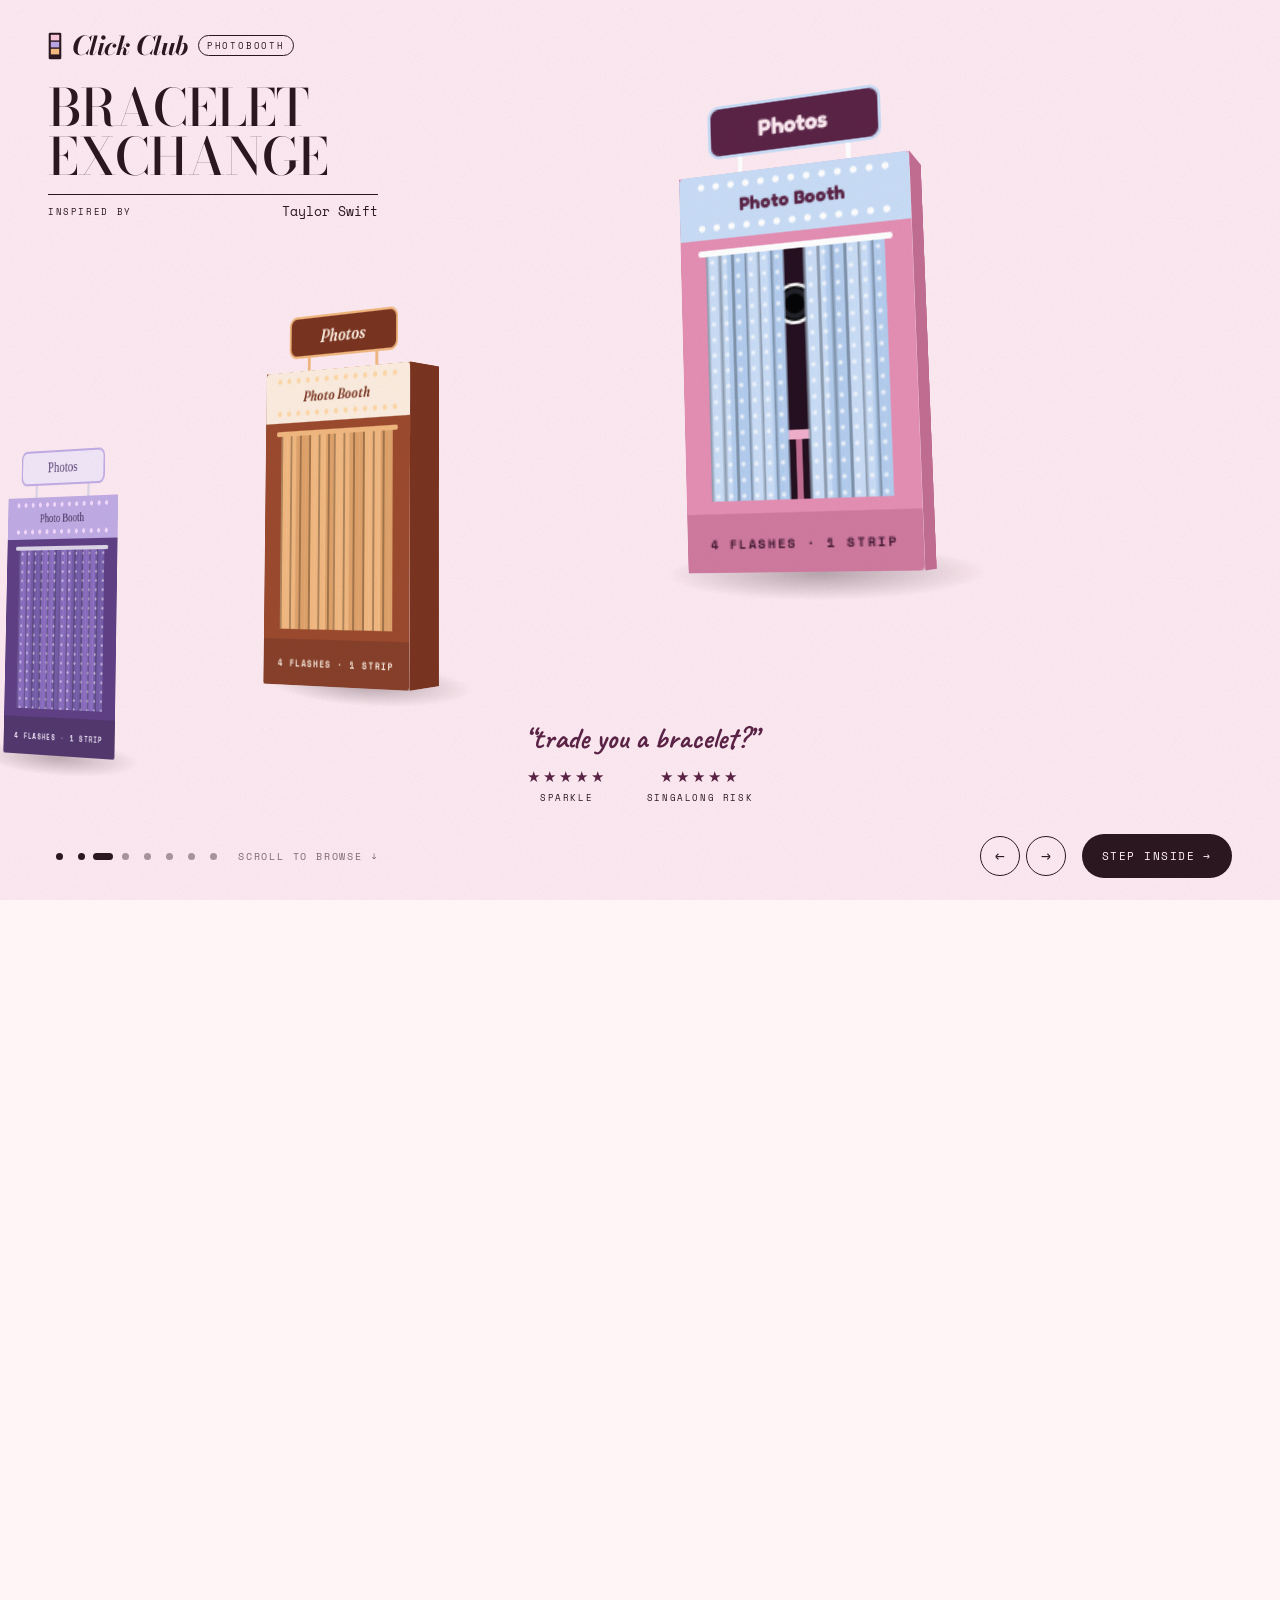
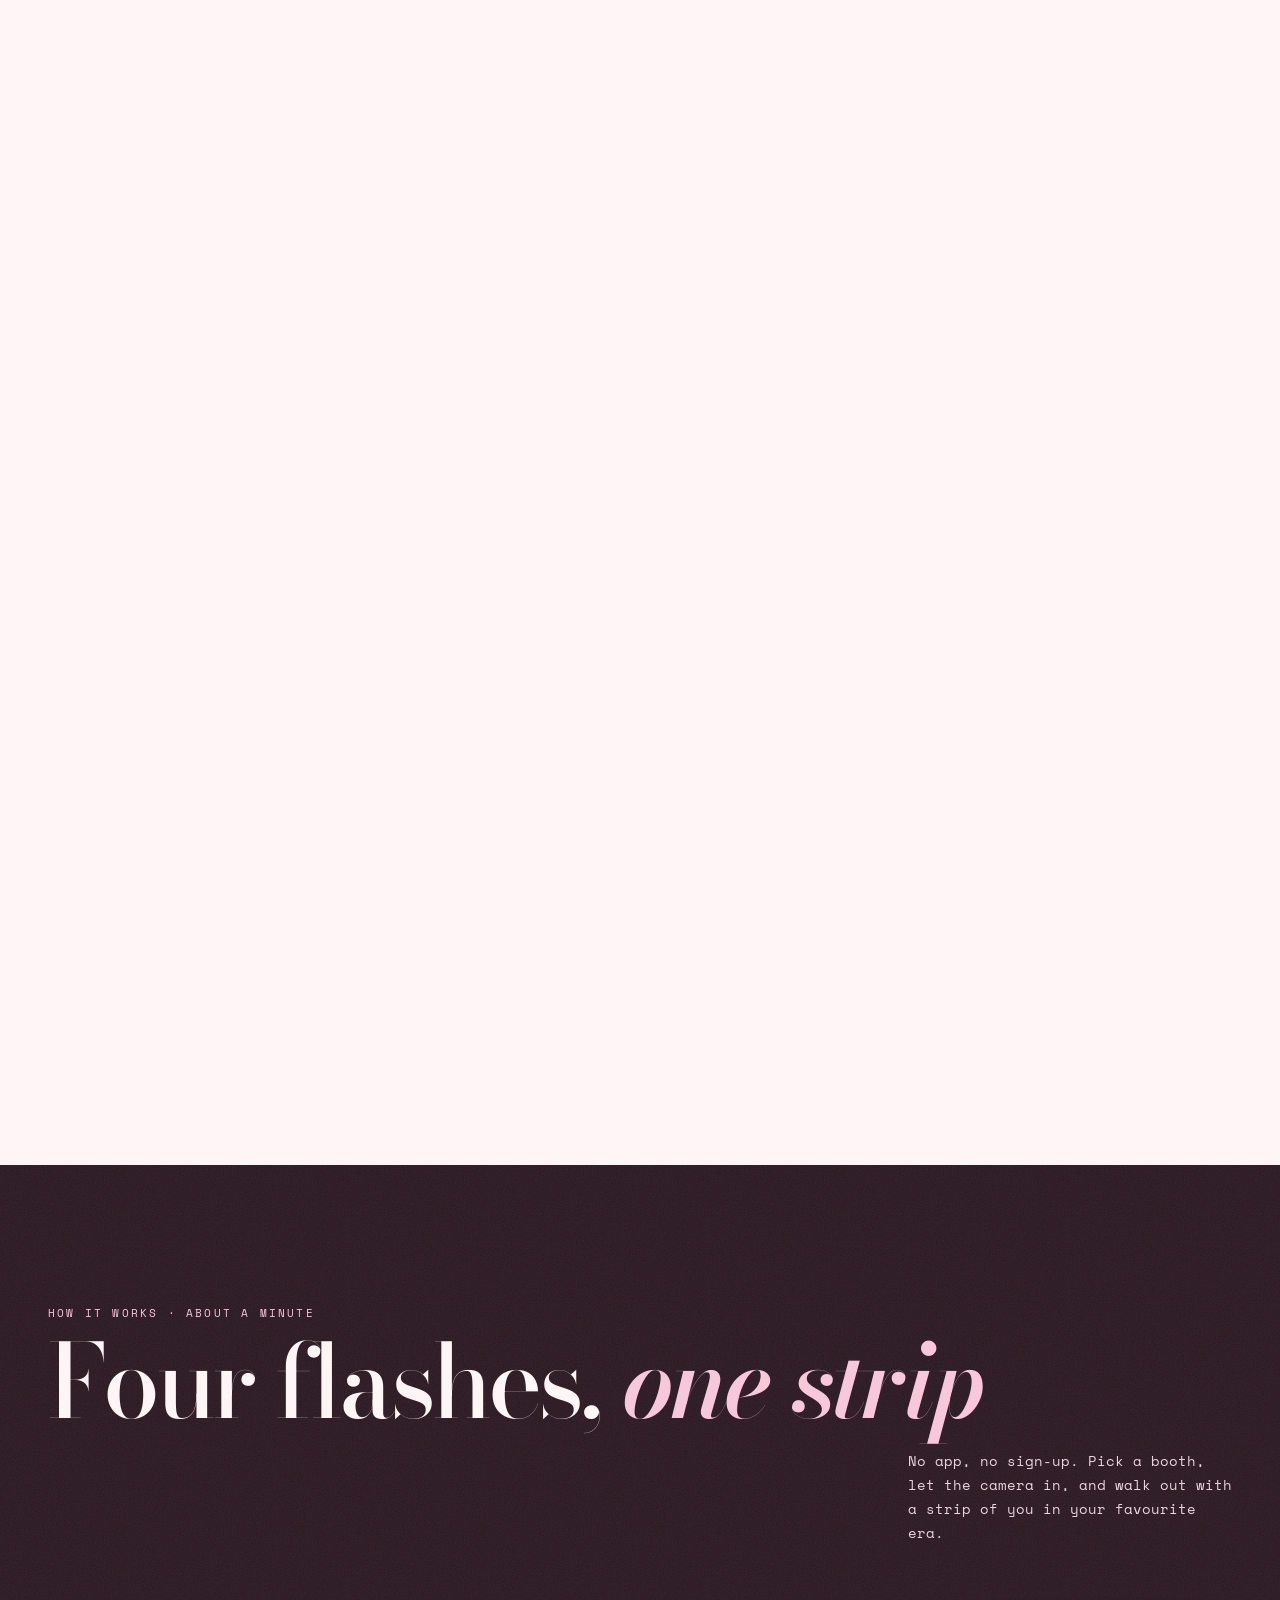
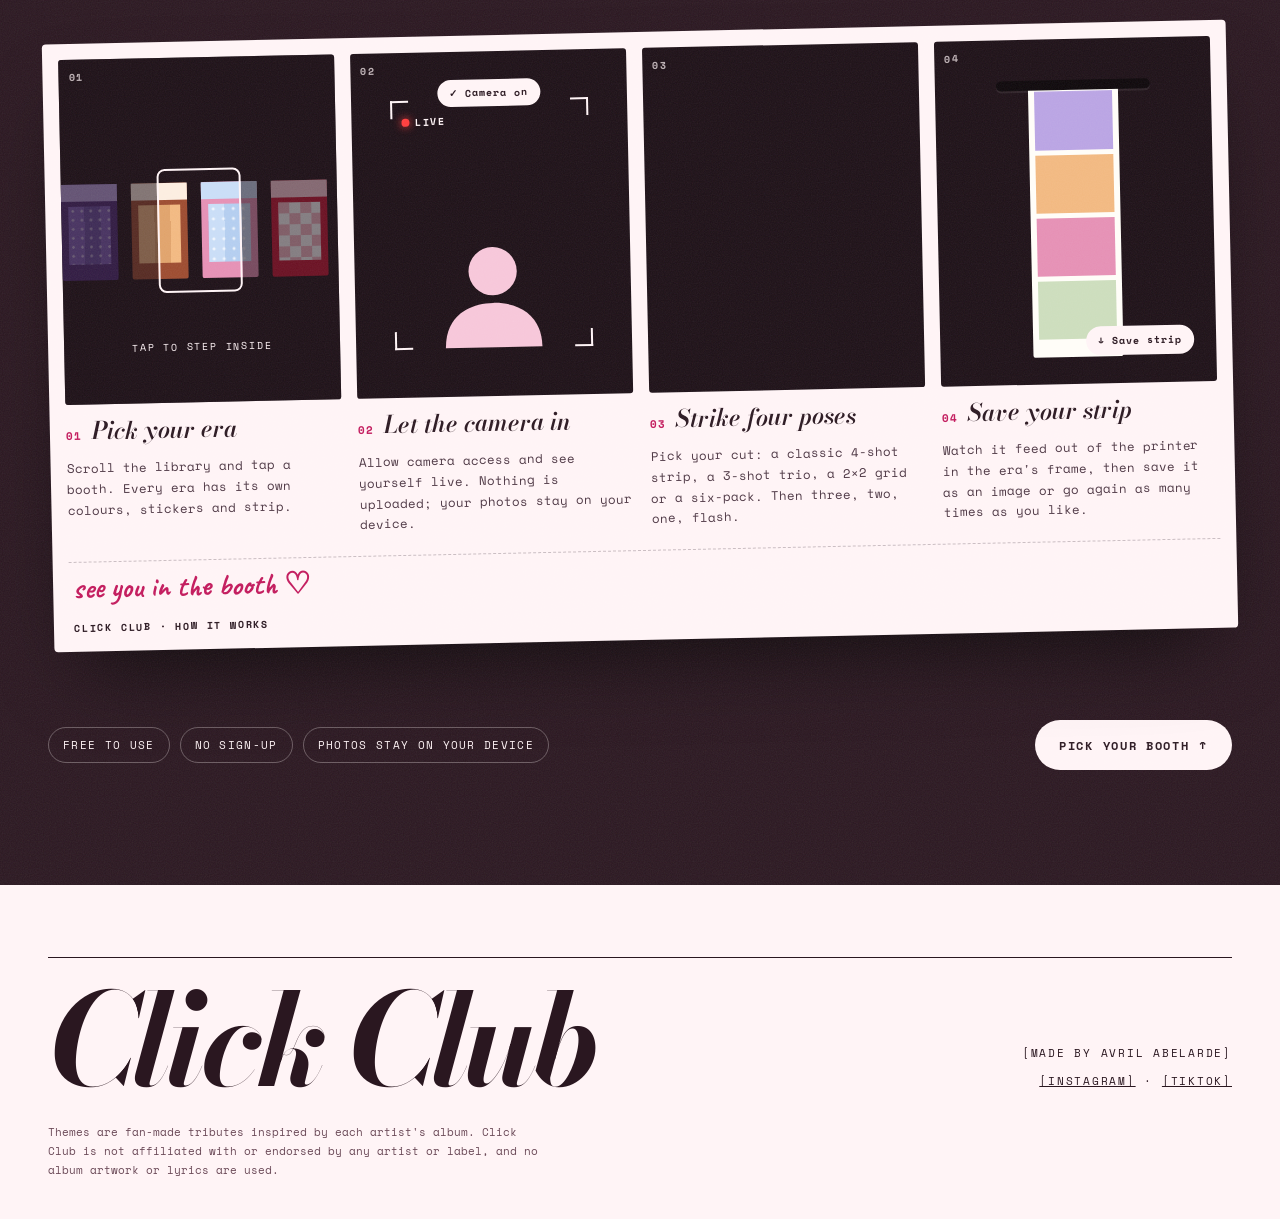
==== index.html @ 2fb4a410 "Rename landing page to index.html so the site root loads Co-Authored-By: Claude Opus 5.5 <noreply@an" ====
<!doctype html>
<html lang="en">
<head>
<meta charset="utf-8">
<meta name="viewport" content="width=device-width, initial-scale=1">
<title>Click Club · Album-era photobooths</title>
<link rel="stylesheet" href="https://fonts.googleapis.com/css2?family=Bodoni+Moda:ital,wght@0,400..800;1,400..800&family=Caveat:wght@500;700&family=Space+Mono:ital,wght@0,400;0,700;1,400&family=Permanent+Marker&family=Fraunces:ital,opsz,wght@1,9..144,600&family=Fredoka:wght@700&family=Lobster&family=Cormorant+Garamond:ital,wght@1,600&family=Rye&family=Special+Elite&family=Gaegu:wght@700&display=swap">
<link rel="stylesheet" href="css/landing.css">
</head>
<body>
<div id="top">

<main>
<section id="eras" class="lib" aria-labelledby="libTitle">
  <div class="lib-stage" id="libStage">
    <h1 class="sr" id="libTitle">Click Club: a library of album-era photobooths</h1>
    <div class="lib-world" id="libWorld"><div class="lib-track" id="libTrack"></div></div>
    <div class="lib-fade" id="libFade" aria-hidden="true"></div>

    <div class="lib-info" id="libInfo">
      <a class="brand" href="#top" aria-label="Click Club photobooth, back to the top">
        <svg aria-hidden="true" viewBox="0 0 20 40" width="14" height="28"><rect x="1" y="1" width="18" height="38" rx="2" fill="#2A1720"/><rect x="4" y="4" width="12" height="8" fill="#F7C6D9"/><rect x="4" y="14" width="12" height="8" fill="#B9A3E3"/><rect x="4" y="24" width="12" height="8" fill="#F2B880"/></svg>
        <span class="brand-word">Click Club</span>
        <span class="brand-tag">Photobooth</span>
      </a>
      <h2 class="lib-name roll" id="libName" aria-live="polite"></h2>
      <dl class="lib-dl">
        <div><dt>Inspired by</dt><dd class="roll" id="libArtist"></dd></div>
      </dl>
    </div>

    <div class="lib-notes roll" id="libNotes">
      <p class="lib-cap" id="libCap"></p>
      <div class="lib-moods" id="libMoods"></div>
    </div>

    <div class="lib-foot">
      <div class="lib-nav">
        <ol class="lib-index" id="libIndex" aria-label="Booths"></ol>
        <span class="lib-hint" aria-hidden="true">Scroll to browse ↓</span>
      </div>
      <div class="lib-ctl">
        <button class="lib-arrow" id="libPrev" type="button" aria-label="Previous booth">←</button>
        <button class="lib-arrow" id="libNext" type="button" aria-label="Next booth">→</button>
        <a class="lib-go" id="libGo" href="photobooth-row.html">Step inside <span aria-hidden="true">→</span></a>
      </div>
    </div>
  </div>
</section>

<section id="how" class="hw" aria-labelledby="hwTitle">
  <div class="wrap">
    <div class="hw-head">
      <div>
        <p class="eyebrow">How it works · about a minute</p>
        <h2 id="hwTitle">Four flashes, <em>one strip</em></h2>
      </div>
      <p class="hw-lede">No app, no sign-up. Pick a booth, let the camera in, and walk out with a strip of you in your favourite era.</p>
    </div>

    <ol class="hw-strip" aria-label="Four steps">
      <li>
        <div class="hw-frame" style="--d: 0" aria-hidden="true">
          <span class="hw-no">01</span>
          <div class="ip-track" id="hwTrack"></div>
          <div class="ip-sel"></div>
          <span class="ip-tap">tap to step inside</span>
        </div>
        <h3><span>01</span>Pick your era</h3>
        <p>Scroll the library and tap a booth. Every era has its own colours, stickers and strip.</p>
      </li>
      <li>
        <div class="hw-frame" style="--d: 1" aria-hidden="true">
          <span class="hw-no">02</span>
          <div class="ic-vf"><i></i><i></i><i></i><i></i></div>
          <span class="ic-rec">LIVE</span>
          <svg class="ic-me" viewBox="0 0 100 90"><circle cx="50" cy="30" r="19" fill="currentColor"/><path d="M12 90c0-24 17-35 38-35s38 11 38 35z" fill="currentColor"/></svg>
          <span class="ic-ok">✓ Camera on</span>
        </div>
        <h3><span>02</span>Let the camera in</h3>
        <p>Allow camera access and see yourself live. Nothing is uploaded; your photos stay on your device.</p>
      </li>
      <li>
        <div class="hw-frame" style="--d: 2" aria-hidden="true">
          <span class="hw-no">03</span>
          <span class="cd-n">3</span><span class="cd-n">2</span><span class="cd-n">1</span>
          <div class="cd-flash"></div>
          <span class="cd-click">click!</span>
        </div>
        <h3><span>03</span>Strike four poses</h3>
        <p>Pick your cut: a classic 4-shot strip, a 3-shot trio, a 2×2 grid or a six-pack. Then three, two, one, flash.</p>
      </li>
      <li>
        <div class="hw-frame" style="--d: 3" aria-hidden="true">
          <span class="hw-no">04</span>
          <div class="sv-slot"></div>
          <div class="sv-clip"><div class="sv-strip"><i style="--c: #B9A3E3"></i><i style="--c: #F2B880"></i><i style="--c: #E58FB4"></i><i style="--c: #CCDDBC"></i></div></div>
          <span class="sv-save">↓ Save strip</span>
        </div>
        <h3><span>04</span>Save your strip</h3>
        <p>Watch it feed out of the printer in the era's frame, then save it as an image or go again as many times as you like.</p>
      </li>
      <li class="hw-tail"><b>see you in the booth ♡</b><small>CLICK CLUB · HOW IT WORKS</small></li>
    </ol>

    <div class="hw-foot">
      <ul class="hw-promises">
        <li>Free to use</li>
        <li>No sign-up</li>
        <li>Photos stay on your device</li>
      </ul>
      <a class="hw-cta" href="#eras">Pick your booth <span aria-hidden="true">↑</span></a>
    </div>
  </div>
</section>
</main>

<footer class="wrap site-foot">
  <div class="foot-row">
    <span class="foot-word">Click Club</span>
    <div class="foot-links">
      <span>[MADE BY AVRIL ABELARDE]</span>
      <span><a href="https://www.instagram.com/vrylle_avi/" target="_blank" rel="noopener">[INSTAGRAM]</a> · <a href="https://www.tiktok.com/@eivr__" target="_blank" rel="noopener">[TIKTOK]</a></span>
    </div>
  </div>
  <p class="fine">Themes are fan-made tributes inspired by each artist's album. Click Club is not affiliated with or endorsed by any artist or label, and no album artwork or lyrics are used.</p>
</footer>

</div>

<script src="js/eras.js"></script>
<script src="js/landing.js"></script>
</body>
</html>
---- css/landing.css ----
:root { --cream: #FFF4F6; --ink: #2A1720; --muted: #6B4A58; --body-ink: #4A3340; --rose: #C2185B; --blush: #F7C6D9;
  --serif: 'Bodoni Moda', Georgia, serif; --mono: 'Space Mono', ui-monospace, monospace; --hand: 'Caveat', cursive;
  --gutter: clamp(16px, 4vw, 48px); }
* { box-sizing: border-box; }
html { scroll-behavior: smooth; scroll-snap-type: y proximity; }
body { margin: 0; background: var(--cream); color: var(--ink); font-family: var(--mono); }
a { color: var(--ink); }
a:hover { color: var(--rose); }
button { font: inherit; color: inherit; }
:focus-visible { outline: 3px solid var(--ink); outline-offset: 3px; }
.wrap { max-width: 1280px; margin: 0 auto; padding-inline: var(--gutter); }
.eyebrow { margin: 0; font-size: 11px; letter-spacing: .2em; color: var(--muted); text-transform: uppercase; }
.sr { position: absolute; width: 1px; height: 1px; overflow: hidden; clip: rect(0 0 0 0); white-space: nowrap; }

.lib { position: relative; height: 100vh; height: 100svh; }
.lib-snap { position: absolute; left: 0; width: 1px; height: 1px; scroll-snap-align: start; }
.lib-stage { position: sticky; top: 0; height: 100vh; height: 100svh; overflow: hidden; background: var(--tint, var(--cream)); transition: background-color .7s ease; animation: rise .6s ease both; }
@keyframes rise { from { opacity: 0; } }
.lib-stage::after { content: ""; position: absolute; inset: 0; pointer-events: none; opacity: .22; mix-blend-mode: multiply;
  background: url("data:image/svg+xml,%3Csvg xmlns='http://www.w3.org/2000/svg' width='180' height='180'%3E%3Cfilter id='n'%3E%3CfeTurbulence type='fractalNoise' baseFrequency='.85' numOctaves='2' stitchTiles='stitch'/%3E%3C/filter%3E%3Crect width='100%25' height='100%25' filter='url(%23n)' opacity='.55'/%3E%3C/svg%3E"); }
.lib-world { position: absolute; inset: 0; perspective: 1400px; perspective-origin: 50% 42%; }
.lib-track { position: absolute; inset: 0; transform-style: preserve-3d; }

.lib-info { position: absolute; z-index: 2; top: 22px; left: var(--gutter); width: min(330px, 40vw); transition: opacity .35s ease; }
.brand { display: inline-flex; align-items: center; gap: 10px; text-decoration: none; padding: 4px 0; }
.brand:hover { color: var(--ink); }
.brand-word { font-family: var(--serif); font-size: 26px; font-style: italic; font-weight: 700; letter-spacing: -.02em; white-space: nowrap; }
.brand-tag { font-size: 9px; letter-spacing: .2em; text-transform: uppercase; border: 1.5px solid var(--ink); border-radius: 99px; padding: 3px 8px; }
.lib-name { margin: 14px 0 14px; font-family: var(--serif); font-weight: 500; font-size: clamp(30px, 4vw, 54px); line-height: .95; letter-spacing: -.02em; text-transform: uppercase; text-wrap: balance; }
.lib-dl { margin: 0; }
.lib-dl > div { display: flex; justify-content: space-between; gap: 16px; padding: 7px 0; border-top: 1px solid var(--ink); }
.lib-dl dt { font-size: 9px; letter-spacing: .18em; text-transform: uppercase; padding-top: 3px; }
.lib-dl dd { margin: 0; font-size: 13px; line-height: 1.45; text-align: right; }
.roll { transition: opacity .18s ease, transform .18s ease; }
.swap .roll { opacity: 0; transform: translateY(6px); }

.lib-notes { position: absolute; z-index: 2; left: 50%; bottom: 96px; transform: translateX(-50%); width: min(560px, calc(100% - 32px)); text-align: center; pointer-events: none; }
.lib-cap { margin: 0 0 12px; font-family: var(--hand); font-weight: 700; font-size: 30px; line-height: 1; color: var(--eink, var(--ink)); }
.lib-moods { display: flex; justify-content: center; gap: 40px; }
.lib-moods div { display: flex; flex-direction: column; align-items: center; gap: 4px; }
.lib-moods b { font-size: 15px; letter-spacing: 3px; font-weight: 400; color: var(--eink, var(--ink)); }
.lib-moods span { font-size: 9px; letter-spacing: .18em; text-transform: uppercase; }

.lib-foot { position: absolute; z-index: 2; left: var(--gutter); right: var(--gutter); bottom: 22px; display: flex; align-items: center; justify-content: space-between; gap: 16px; }
.lib-nav { display: flex; align-items: center; }
.lib-index { list-style: none; margin: 0; padding: 0; display: flex; align-items: center; }
.lib-index button { display: grid; place-items: center; min-width: 22px; min-height: 40px; padding: 0; border: 0; background: none; cursor: pointer; opacity: .4; transition: opacity .2s; }
.lib-index button::before { content: ""; width: 7px; height: 7px; border-radius: 99px; background: var(--ink); transition: width .3s ease; }
.lib-index button:hover { opacity: .75; }
.lib-index button[aria-current="true"] { opacity: 1; }
.lib-index button[aria-current="true"]::before { width: 20px; }
.lib-hint { margin-left: 14px; font-size: 10px; letter-spacing: .18em; text-transform: uppercase; opacity: .6; }
.lib-ctl { display: flex; align-items: center; gap: 6px; }
.lib-arrow { width: 40px; height: 40px; border-radius: 50%; border: 1.5px solid var(--ink); background: transparent; cursor: pointer; display: grid; place-items: center; }
.lib-arrow:disabled { opacity: .3; cursor: default; }
.lib-go { margin-left: 10px; display: inline-flex; align-items: center; gap: 8px; min-height: 44px; padding: 0 20px; border-radius: 99px; background: var(--ink); color: var(--cream);
  text-decoration: none; font-size: 11px; letter-spacing: .14em; text-transform: uppercase; transition: background-color .25s; }
.lib-go:hover { background: var(--rose); color: #fff; }

.car { position: absolute; left: 0; top: 0; width: 150px; height: 255px; transform-origin: 75px 128px; transform-style: preserve-3d; cursor: pointer; text-decoration: none; will-change: transform; }
.car:focus-visible { outline: none; }
.car:focus-visible .mb-body { outline: 3px solid var(--ink); outline-offset: 6px; }
.mb { position: absolute; inset: 0; transform-style: preserve-3d; }
.mb-shadow { position: absolute; left: -30px; top: 240px; width: 210px; height: 34px; border-radius: 50%; background: radial-gradient(closest-side, rgba(42,23,32,.32), transparent); transform: translateZ(-30px); }
.mb-body { position: absolute; inset: 0; border-radius: 3px; overflow: hidden; background: var(--front); transform: translateZ(27px); }
.mb-side { position: absolute; top: 0; width: 54px; height: 255px; background: var(--side); }
.mb-side.r { left: 123px; transform: rotateY(90deg); }
.mb-side.l { left: -27px; transform: rotateY(-90deg); }
.mb-top { position: absolute; left: 0; top: -27px; width: 150px; height: 54px; background: var(--top); transform: rotateX(90deg); }
.mb-sign { position: absolute; left: 18px; top: -47px; width: 114px; height: 35px; border: 2px solid var(--sign-edge); border-radius: 8px; background: var(--sign); transform: translateZ(16px);
  display: grid; place-items: center; font-family: var(--display); font-style: var(--disp-style); font-weight: var(--disp-weight); font-size: 15px; color: var(--sign-ink); }
.mb-sign::before, .mb-sign::after { content: ""; position: absolute; bottom: -14px; width: 3px; height: 12px; background: var(--rod); }
.mb-sign::before { left: 18px; } .mb-sign::after { right: 18px; }
.mb-band { height: 42px; display: flex; flex-direction: column; align-items: center; justify-content: space-between; padding: 5px 0; background: var(--band); }
.mb-band i { display: block; width: 130px; height: 5px; background: radial-gradient(circle, var(--bulb) 0 2px, transparent 2.4px) 0 0 / 10px 5px repeat-x; }
.mb-band b { font-family: var(--display); font-style: var(--disp-style); font-weight: var(--disp-weight); font-size: 12px; line-height: 1; color: var(--band-ink); }
.mb-open { position: absolute; left: 17px; top: 52px; width: 116px; height: 158px; overflow: hidden; background: var(--interior); }
.mb-lens { position: absolute; left: 45px; top: 23px; width: 26px; height: 26px; border-radius: 50%; border: 2px solid var(--rod);
  background: radial-gradient(circle, #050507 0 40%, #22222a 41% 60%, #050507 61%); }
.mb-seat { position: absolute; left: 40px; top: 115px; width: 36px; height: 6px; border-radius: 3px; background: var(--top); }
.mb-post { position: absolute; left: 56px; top: 121px; width: 4px; height: 37px; background: var(--side); }
.mb-cur { position: absolute; top: 0; width: 52%; height: 100%; background: var(--curtain); transition: transform .6s cubic-bezier(.2,.8,.2,1); }
.mb-cur::after { content: ""; position: absolute; inset: 0; background: repeating-linear-gradient(90deg, rgba(0,0,0,.28) 0 2px, transparent 2px 6px, rgba(255,255,255,.08) 6px 7px, transparent 7px 10px); }
.mb-cur.l { left: 0; transform-origin: left center; } .mb-cur.r { right: 0; transform-origin: right center; }
.car.on .mb-cur { transform: scaleX(.86); }
.car.on:hover .mb-cur, .car.on:focus-visible .mb-cur { transform: scaleX(.5); }

.lib-foot { transition: opacity .35s ease; }
.leaving .lib-info, .leaving .lib-notes, .leaving .lib-foot { opacity: 0; pointer-events: none; }
.car.open .mb-cur { transform: scaleX(.16); }
.lib-fade { position: absolute; inset: 0; z-index: 5; background: var(--room-to, var(--ink)); opacity: 0; pointer-events: none; transition: opacity .4s ease .6s; }
.leaving .lib-fade { opacity: 1; }
.mb-rod { position: absolute; left: 12px; top: 49px; width: 126px; height: 4px; border-radius: 2px; background: var(--rod); }
.mb-panel { position: absolute; left: 0; bottom: 0; width: 100%; height: 37px; display: grid; place-items: center; background: var(--panel); color: var(--panel-ink);
  font-size: 8px; font-weight: 700; letter-spacing: .16em; }

@media (max-width: 720px) {
  .lib-info { width: calc(100% - 2 * var(--gutter)); }
  .lib-name { font-size: 30px; margin-bottom: 10px; }
  .lib-notes { bottom: 84px; }
  .lib-cap { font-size: 24px; margin-bottom: 8px; }
  .lib-moods { gap: 24px; }
  .lib-index, .lib-hint { display: none; }
  .lib-foot { justify-content: center; }
}

.hw { position: relative; overflow: hidden; background: var(--ink); color: var(--cream); padding: clamp(80px, 11vw, 140px) 0 clamp(72px, 9vw, 120px); }
.hw::after { content: ""; position: absolute; inset: 0; pointer-events: none; opacity: .18; mix-blend-mode: screen;
  background: url("data:image/svg+xml,%3Csvg xmlns='http://www.w3.org/2000/svg' width='180' height='180'%3E%3Cfilter id='n'%3E%3CfeTurbulence type='fractalNoise' baseFrequency='.85' numOctaves='2' stitchTiles='stitch'/%3E%3C/filter%3E%3Crect width='100%25' height='100%25' filter='url(%23n)' opacity='.5'/%3E%3C/svg%3E"); }
.hw-head { display: grid; gap: 22px; }
.hw-head .eyebrow { color: var(--blush); }
.hw-head h2 { margin: 14px 0 0; font-family: var(--serif); font-weight: 500; font-size: clamp(48px, 8vw, 120px); line-height: .9; letter-spacing: -.04em; }
.hw-head h2 em { font-weight: 600; color: var(--blush); }
.hw-lede { margin: 0; justify-self: end; max-width: 36ch; font-size: 14px; line-height: 1.7; color: #E9D3DD; }
@media (max-width: 900px) { .hw-lede { justify-self: start; } }

.hw-strip { list-style: none; margin: clamp(48px, 7vw, 88px) 0 0; padding: 16px 16px 0; display: grid; grid-template-columns: repeat(4, minmax(0, 1fr)); gap: 16px;
  background: var(--cream); color: var(--ink); border-radius: 4px; transform: rotate(-1.2deg); box-shadow: 0 40px 80px -30px rgba(0,0,0,.7); }
.hw-strip > li { display: flex; flex-direction: column; gap: 14px; }
.hw-strip h3 { margin: 0; display: flex; align-items: baseline; gap: 10px; font-family: var(--serif); font-style: italic; font-weight: 600; font-size: 24px; line-height: 1.1; }
.hw-strip h3 span { font-family: var(--mono); font-style: normal; font-weight: 700; font-size: 11px; letter-spacing: .1em; color: var(--rose); }
.hw-strip p { margin: 0 0 4px; font-size: 12.5px; line-height: 1.65; color: var(--body-ink); }
.hw-tail { grid-column: 1 / -1; display: flex; flex-wrap: wrap; align-items: baseline; justify-content: space-between; gap: 6px 20px; padding: 6px 4px 16px; border-top: 1px dashed rgba(42,23,32,.25); }
.hw-tail b { font-family: var(--hand); font-size: 30px; font-weight: 700; color: var(--rose); }
.hw-tail small { font-size: 10px; font-weight: 700; letter-spacing: .18em; }

.hw-frame { position: relative; aspect-ratio: 4 / 5; overflow: hidden; border-radius: 3px; background: #1C0F16; color: var(--cream); }
.hw-frame::after { content: ""; position: absolute; inset: 0; z-index: 4; background: #FFFDF8; opacity: 0; pointer-events: none; }
.js .hw-frame::after { opacity: 1; transition: opacity 1.4s ease calc(var(--d) * .45s + .2s); }
.js .hw.in .hw-frame::after { opacity: 0; }
.hw:not(.in) .hw-frame * { animation-play-state: paused; }

.ip-track { position: absolute; left: 0; top: 50%; display: flex; gap: 14px; margin-top: -48px; animation: ip-roll 16s linear infinite; }
.ip-b { position: relative; flex: none; width: 56px; height: 96px; border-radius: 2px; background: var(--f); }
.ip-b::before { content: ""; position: absolute; left: 0; right: 0; top: 0; height: 17px; background: var(--b); }
.ip-b i { position: absolute; left: 7px; right: 7px; top: 22px; bottom: 16px; background: var(--c); }
@keyframes ip-roll { to { transform: translateX(-50%); } }
.ip-sel { position: absolute; left: 50%; top: 50%; width: 84px; height: 124px; margin: -62px 0 0 -42px; border: 2px solid var(--cream); border-radius: 8px; box-shadow: 0 0 0 999px rgba(28,15,22,.55); }
.ip-tap { position: absolute; left: 50%; bottom: 14%; transform: translateX(-50%); font-size: 10px; letter-spacing: .18em; text-transform: uppercase; white-space: nowrap; animation: blink 1.6s ease-in-out infinite; }
@keyframes blink { 50% { opacity: .35; } }

.ic-vf { position: absolute; inset: 14%; }
.ic-vf i { position: absolute; width: 18px; height: 18px; border: 2px solid var(--cream); }
.ic-vf i:nth-child(1) { left: 0; top: 0; border-right: 0; border-bottom: 0; } .ic-vf i:nth-child(2) { right: 0; top: 0; border-left: 0; border-bottom: 0; }
.ic-vf i:nth-child(3) { left: 0; bottom: 0; border-right: 0; border-top: 0; } .ic-vf i:nth-child(4) { right: 0; bottom: 0; border-left: 0; border-top: 0; }
.ic-me { position: absolute; left: 50%; bottom: 14%; width: 46%; transform: translateX(-50%); color: #F7C6D9; animation: bob 3s ease-in-out infinite; }
@keyframes bob { 50% { transform: translate(-50%, -5px); } }
.ic-rec { position: absolute; left: 18%; top: 18%; display: flex; align-items: center; gap: 6px; font-size: 10px; font-weight: 700; letter-spacing: .16em; }
.ic-rec::before { content: ""; width: 8px; height: 8px; border-radius: 50%; background: #FF3B3B; box-shadow: 0 0 8px #FF3B3B; animation: blink 1.1s ease-in-out infinite; }
.ic-ok { position: absolute; left: 50%; top: 8%; transform: translateX(-50%); white-space: nowrap; padding: 6px 12px; border-radius: 99px; background: var(--cream); color: var(--ink);
  font-size: 10px; font-weight: 700; letter-spacing: .1em; animation: ok 5s ease-in-out infinite; }
@keyframes ok { 0%, 8% { opacity: 0; transform: translate(-50%, -10px); } 14%, 46% { opacity: 1; transform: translate(-50%, 0); } 54%, 100% { opacity: 0; transform: translate(-50%, -10px); } }

.cd-n { position: absolute; inset: 0; display: grid; place-items: center; font-family: var(--serif); font-style: italic; font-weight: 600; font-size: clamp(90px, 11vw, 150px); line-height: 1;
  opacity: 0; animation: cd 4s ease-out infinite; }
.cd-n:nth-child(2) { animation-delay: 1s; } .cd-n:nth-child(3) { animation-delay: 2s; }
@keyframes cd { 0% { opacity: 0; transform: scale(1.5); } 4% { opacity: 1; } 22% { opacity: 1; transform: scale(1); } 25%, 100% { opacity: 0; transform: scale(.9); } }
.cd-flash { position: absolute; inset: 0; z-index: 2; background: #fff; opacity: 0; animation: flash-loop 4s linear infinite; }
@keyframes flash-loop { 0%, 74% { opacity: 0; } 76% { opacity: .95; } 92%, 100% { opacity: 0; } }
.cd-click { position: absolute; inset: 0; z-index: 3; display: grid; place-items: center; font-family: var(--hand); font-weight: 700; font-size: clamp(44px, 5vw, 64px); color: #F7C6D9;
  opacity: 0; animation: click-loop 4s ease-out infinite; }
@keyframes click-loop { 0%, 77% { opacity: 0; transform: rotate(-8deg) scale(.7); } 81%, 96% { opacity: 1; transform: rotate(-8deg) scale(1); } 100% { opacity: 0; transform: rotate(-8deg) scale(1); } }

.sv-slot { position: absolute; left: 22%; right: 22%; top: 12%; z-index: 2; height: 10px; border-radius: 5px; background: #0C0609; box-shadow: 0 2px 0 rgba(255,255,255,.08); }
.sv-clip { position: absolute; left: 22%; right: 22%; top: calc(12% + 5px); bottom: 0; overflow: hidden; }
.sv-strip { width: 58%; margin: 0 auto; padding: 6px 6px 18px; display: flex; flex-direction: column; gap: 5px; background: #FFFDF8; border-radius: 2px; animation: print 5s cubic-bezier(.3,.7,.3,1) infinite; }
.sv-strip i { display: block; aspect-ratio: 4 / 3; background: var(--c); }
@keyframes print { 0% { transform: translateY(-100%); } 55%, 88% { transform: translateY(0); } 100% { transform: translateY(0); opacity: 0; } }
.sv-save { position: absolute; right: 8%; bottom: 8%; z-index: 3; display: inline-flex; align-items: center; gap: 6px; padding: 7px 12px; border-radius: 99px; background: var(--cream); color: var(--ink);
  font-size: 10px; font-weight: 700; letter-spacing: .1em; animation: save 5s ease infinite; }
@keyframes save { 0%, 56% { opacity: 0; transform: translateY(8px); } 62%, 90% { opacity: 1; transform: none; } 100% { opacity: 0; } }

.hw-no { position: absolute; left: 10px; top: 10px; z-index: 3; font-size: 10px; font-weight: 700; letter-spacing: .14em; opacity: .7; }

.hw-foot { display: flex; flex-wrap: wrap; align-items: center; justify-content: space-between; gap: 20px; margin-top: clamp(48px, 7vw, 80px); }
.hw-promises { list-style: none; margin: 0; padding: 0; display: flex; flex-wrap: wrap; gap: 10px; }
.hw-promises li { padding: 9px 14px; border: 1px solid rgba(255,244,246,.3); border-radius: 99px; font-size: 11px; letter-spacing: .12em; text-transform: uppercase; }
.hw-cta { display: inline-flex; align-items: center; gap: 10px; min-height: 50px; padding: 0 24px; border-radius: 99px; background: var(--cream); color: var(--ink); text-decoration: none;
  font-size: 12px; font-weight: 700; letter-spacing: .14em; text-transform: uppercase; transition: background-color .25s, color .25s; }
.hw-cta:hover { background: var(--blush); color: var(--ink); }
.hw .hw-cta:focus-visible, .hw a:focus-visible { outline-color: var(--cream); }

@media (max-width: 900px) {
  .hw-strip { grid-template-columns: repeat(2, minmax(0, 1fr)); }
}
@media (max-width: 560px) {
  .hw-strip { grid-template-columns: minmax(0, 1fr); max-width: 340px; margin-inline: auto; transform: none; }
  .hw-tail { flex-direction: column; align-items: center; text-align: center; }
}

.site-foot { padding-block: 72px 40px; }
.foot-row { display: flex; flex-wrap: wrap; align-items: flex-end; justify-content: space-between; gap: 24px; border-top: 1.5px solid var(--ink); padding-top: 28px; }
.foot-word { font-family: var(--serif); font-style: italic; font-weight: 700; font-size: clamp(56px, 10vw, 140px); line-height: .85; letter-spacing: -.04em; }
.foot-links { display: flex; flex-direction: column; gap: 6px; font-size: 11px; letter-spacing: .16em; text-align: right; }
.foot-links a { display: inline-block; padding: 6px 0; }
.fine { margin: 28px 0 0; max-width: 70ch; font-size: 11px; line-height: 1.7; color: var(--muted); }

@media (prefers-reduced-motion: reduce) {
  html { scroll-behavior: auto; }
  .lib-stage { animation: none; }
  .roll, .lib-stage, .mb-cur, .lib-fade { transition: none; }
  .hw-frame *, .js .hw-frame::after { animation: none !important; transition: none !important; }
  .js .hw-frame::after { opacity: 0; }
  .cd-n:first-of-type, .ic-ok, .sv-save { opacity: 1; }
}
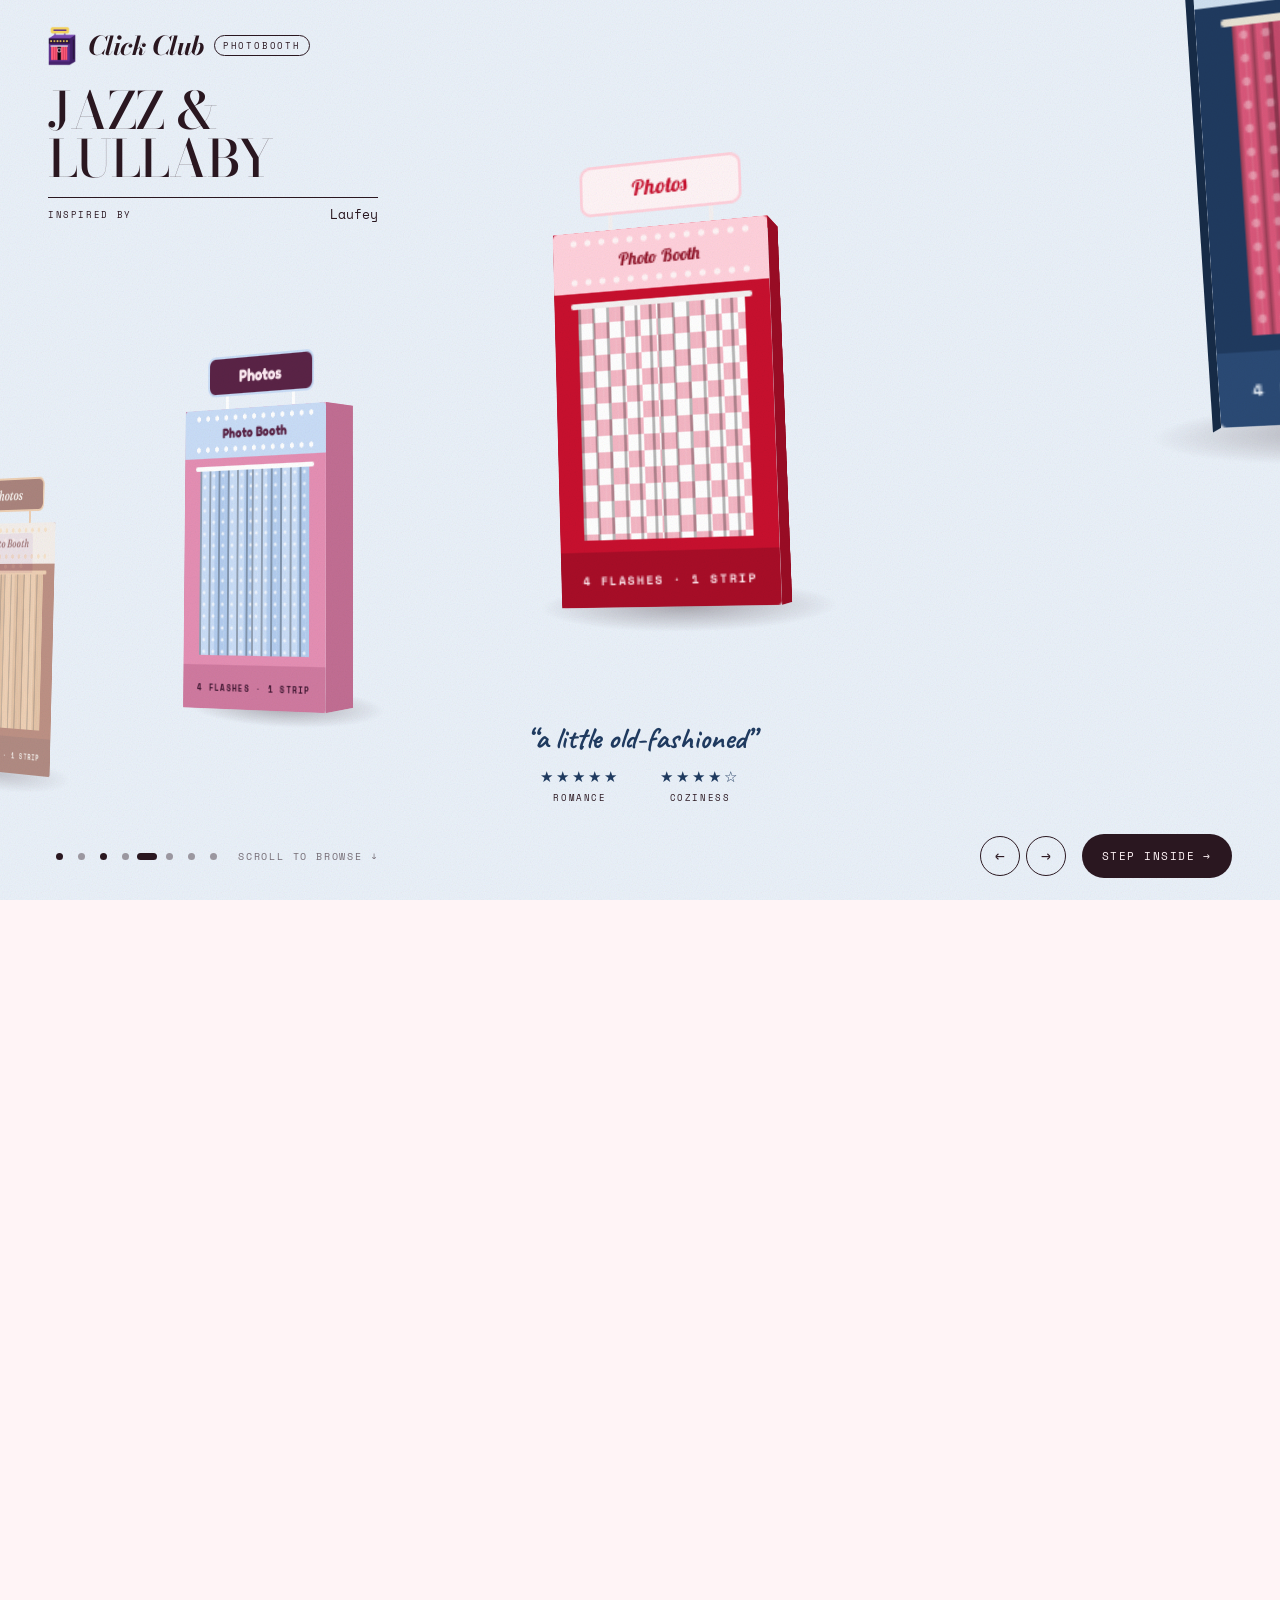
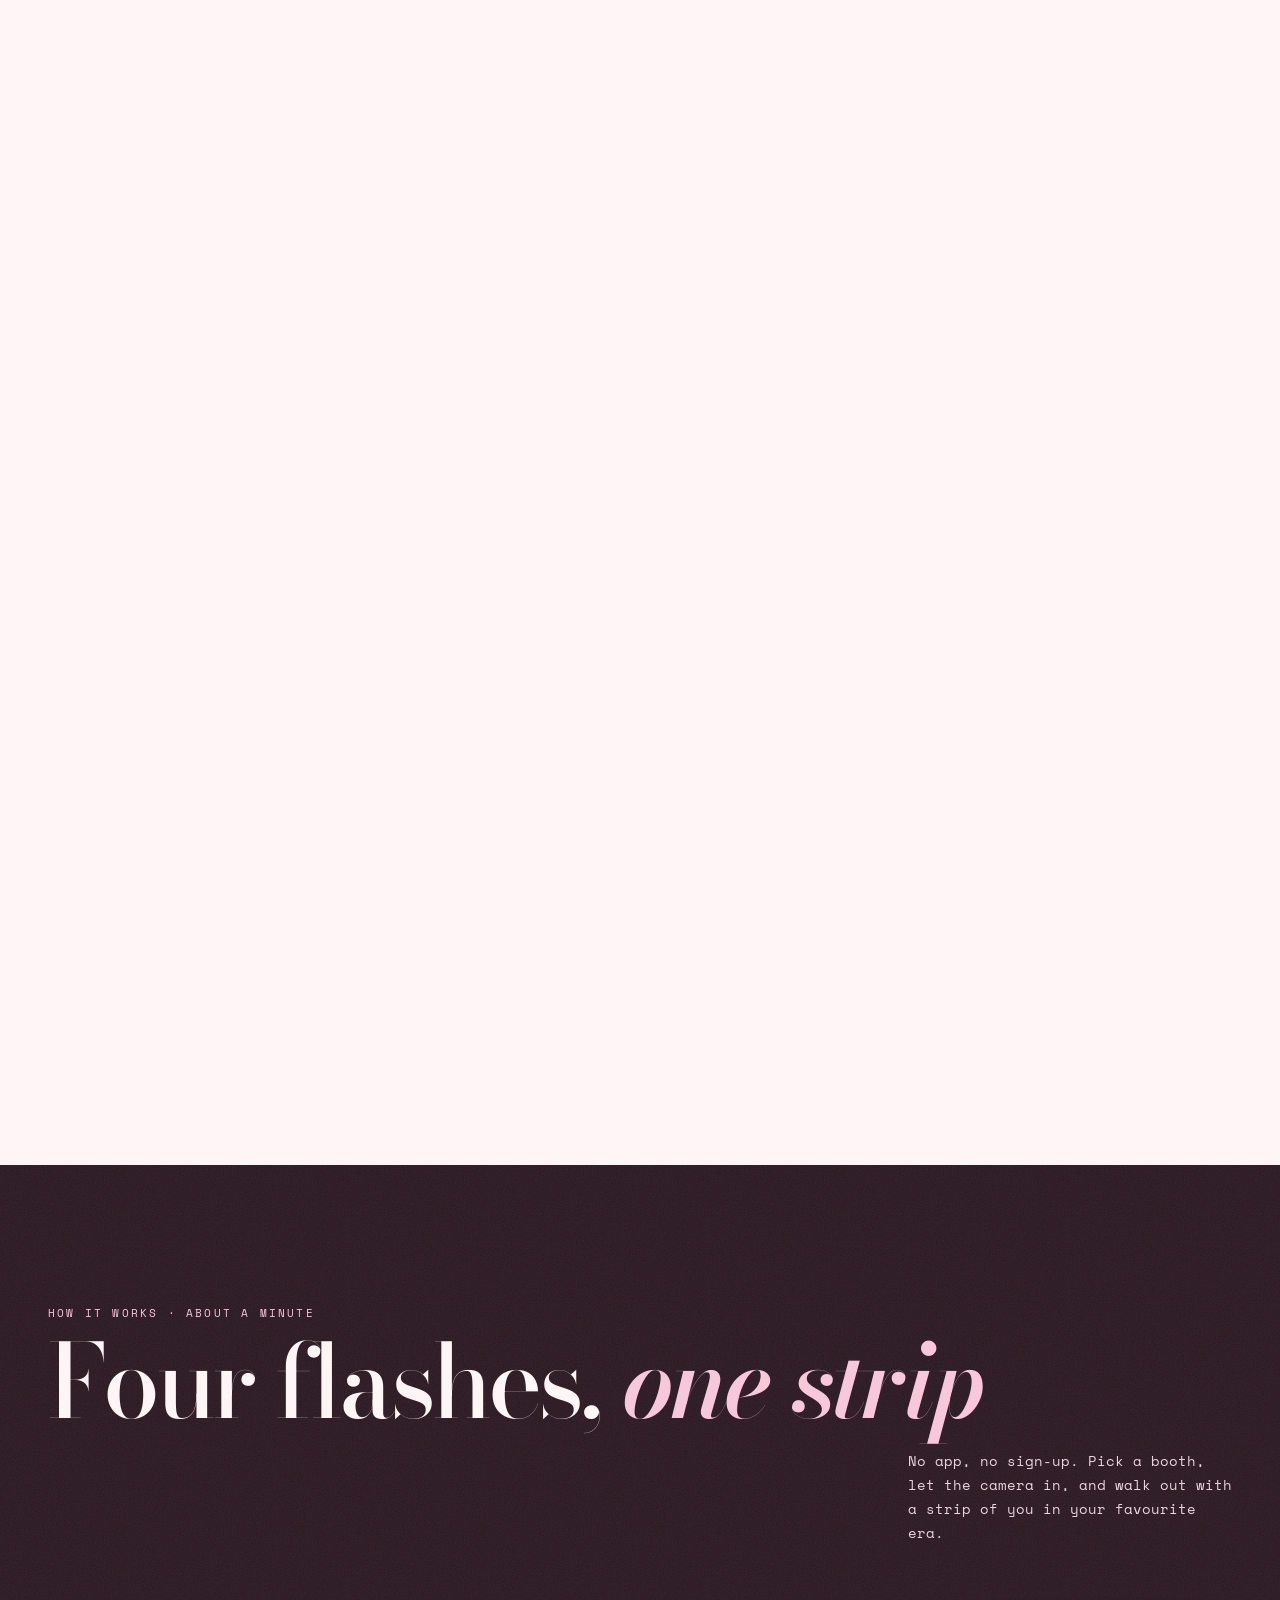
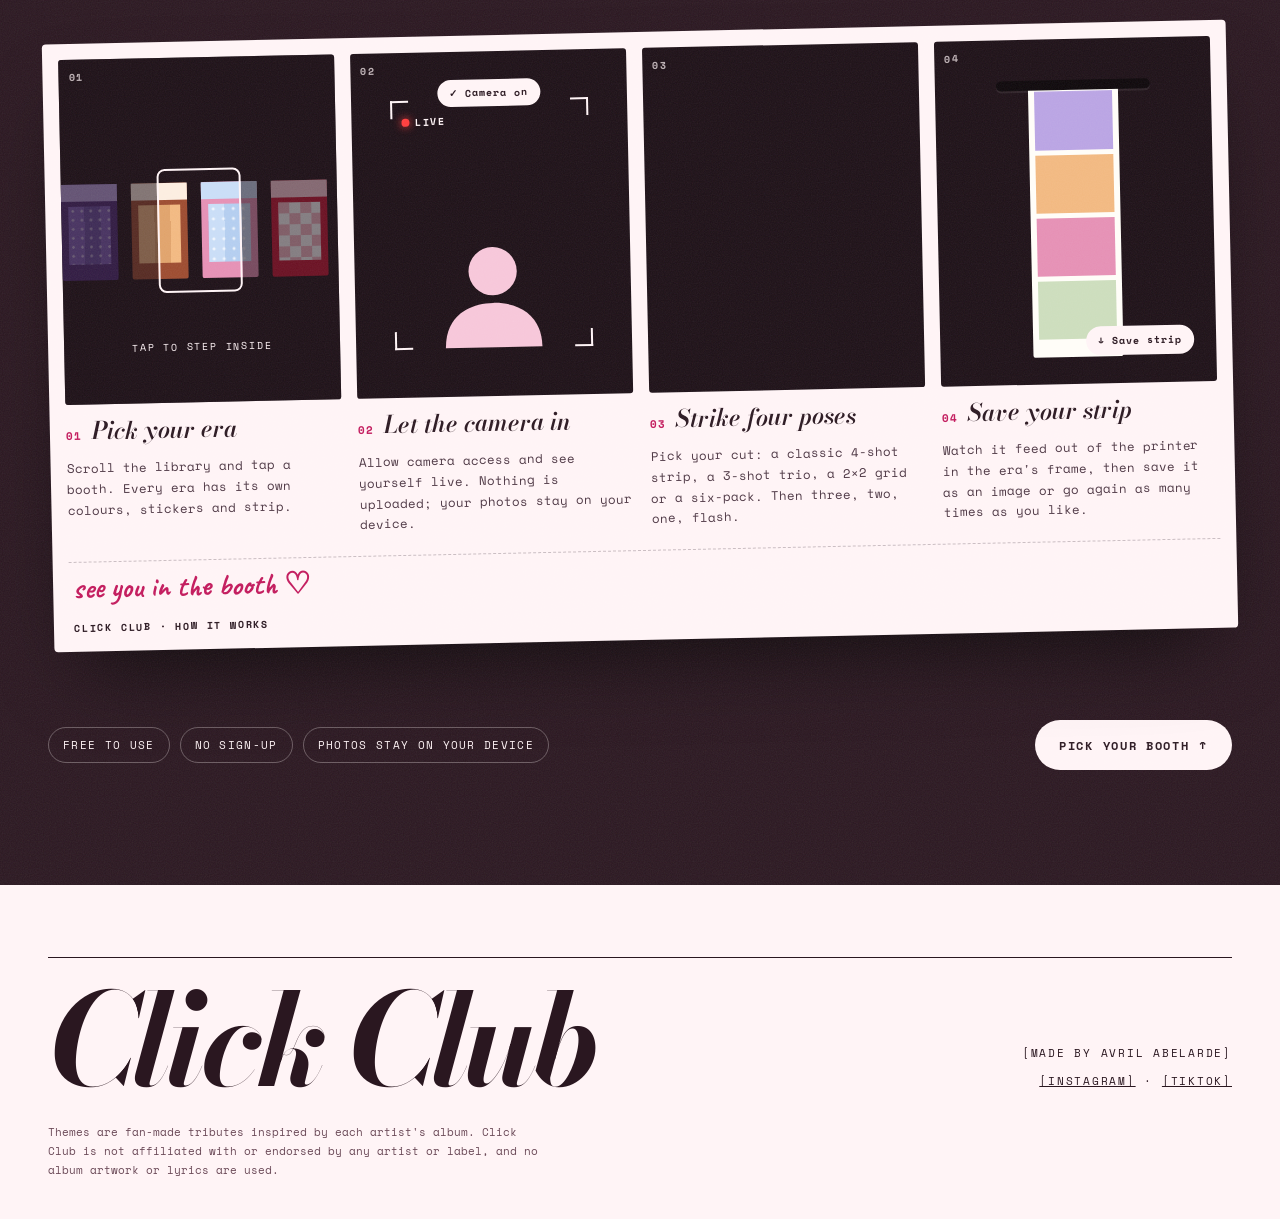
==== commit 23debedd: "Add Click Club icon to the hero and browser tab; rename Laufey booth to Jazz & Lullaby Co-Authored-B" ====
--- a/index.html
+++ b/index.html
@@ -4,6 +4,9 @@
 <meta charset="utf-8">
 <meta name="viewport" content="width=device-width, initial-scale=1">
 <title>Click Club · Album-era photobooths</title>
+<link rel="icon" type="image/png" sizes="192x192" href="assets/icon/icon-192.png">
+<link rel="icon" type="image/png" sizes="512x512" href="assets/icon/icon-512.png">
+<link rel="apple-touch-icon" href="assets/icon/icon-192.png">
 <link rel="stylesheet" href="https://fonts.googleapis.com/css2?family=Bodoni+Moda:ital,wght@0,400..800;1,400..800&family=Caveat:wght@500;700&family=Space+Mono:ital,wght@0,400;0,700;1,400&family=Permanent+Marker&family=Fraunces:ital,opsz,wght@1,9..144,600&family=Fredoka:wght@700&family=Lobster&family=Cormorant+Garamond:ital,wght@1,600&family=Rye&family=Special+Elite&family=Gaegu:wght@700&display=swap">
 <link rel="stylesheet" href="css/landing.css">
 </head>
@@ -19,7 +22,7 @@
 
     <div class="lib-info" id="libInfo">
       <a class="brand" href="#top" aria-label="Click Club photobooth, back to the top">
-        <svg aria-hidden="true" viewBox="0 0 20 40" width="14" height="28"><rect x="1" y="1" width="18" height="38" rx="2" fill="#2A1720"/><rect x="4" y="4" width="12" height="8" fill="#F7C6D9"/><rect x="4" y="14" width="12" height="8" fill="#B9A3E3"/><rect x="4" y="24" width="12" height="8" fill="#F2B880"/></svg>
+        <img class="brand-icon" src="assets/icon/icon-192.png" alt="" width="40" height="40">
         <span class="brand-word">Click Club</span>
         <span class="brand-tag">Photobooth</span>
       </a>
--- a/css/landing.css
+++ b/css/landing.css
@@ -24,6 +24,7 @@
 .lib-info { position: absolute; z-index: 2; top: 22px; left: var(--gutter); width: min(330px, 40vw); transition: opacity .35s ease; }
 .brand { display: inline-flex; align-items: center; gap: 10px; text-decoration: none; padding: 4px 0; }
 .brand:hover { color: var(--ink); }
+.brand-icon { display: block; width: 40px; height: 40px; margin: -6px -4px -6px -6px; }
 .brand-word { font-family: var(--serif); font-size: 26px; font-style: italic; font-weight: 700; letter-spacing: -.02em; white-space: nowrap; }
 .brand-tag { font-size: 9px; letter-spacing: .2em; text-transform: uppercase; border: 1.5px solid var(--ink); border-radius: 99px; padding: 3px 8px; }
 .lib-name { margin: 14px 0 14px; font-family: var(--serif); font-weight: 500; font-size: clamp(30px, 4vw, 54px); line-height: .95; letter-spacing: -.02em; text-transform: uppercase; text-wrap: balance; }
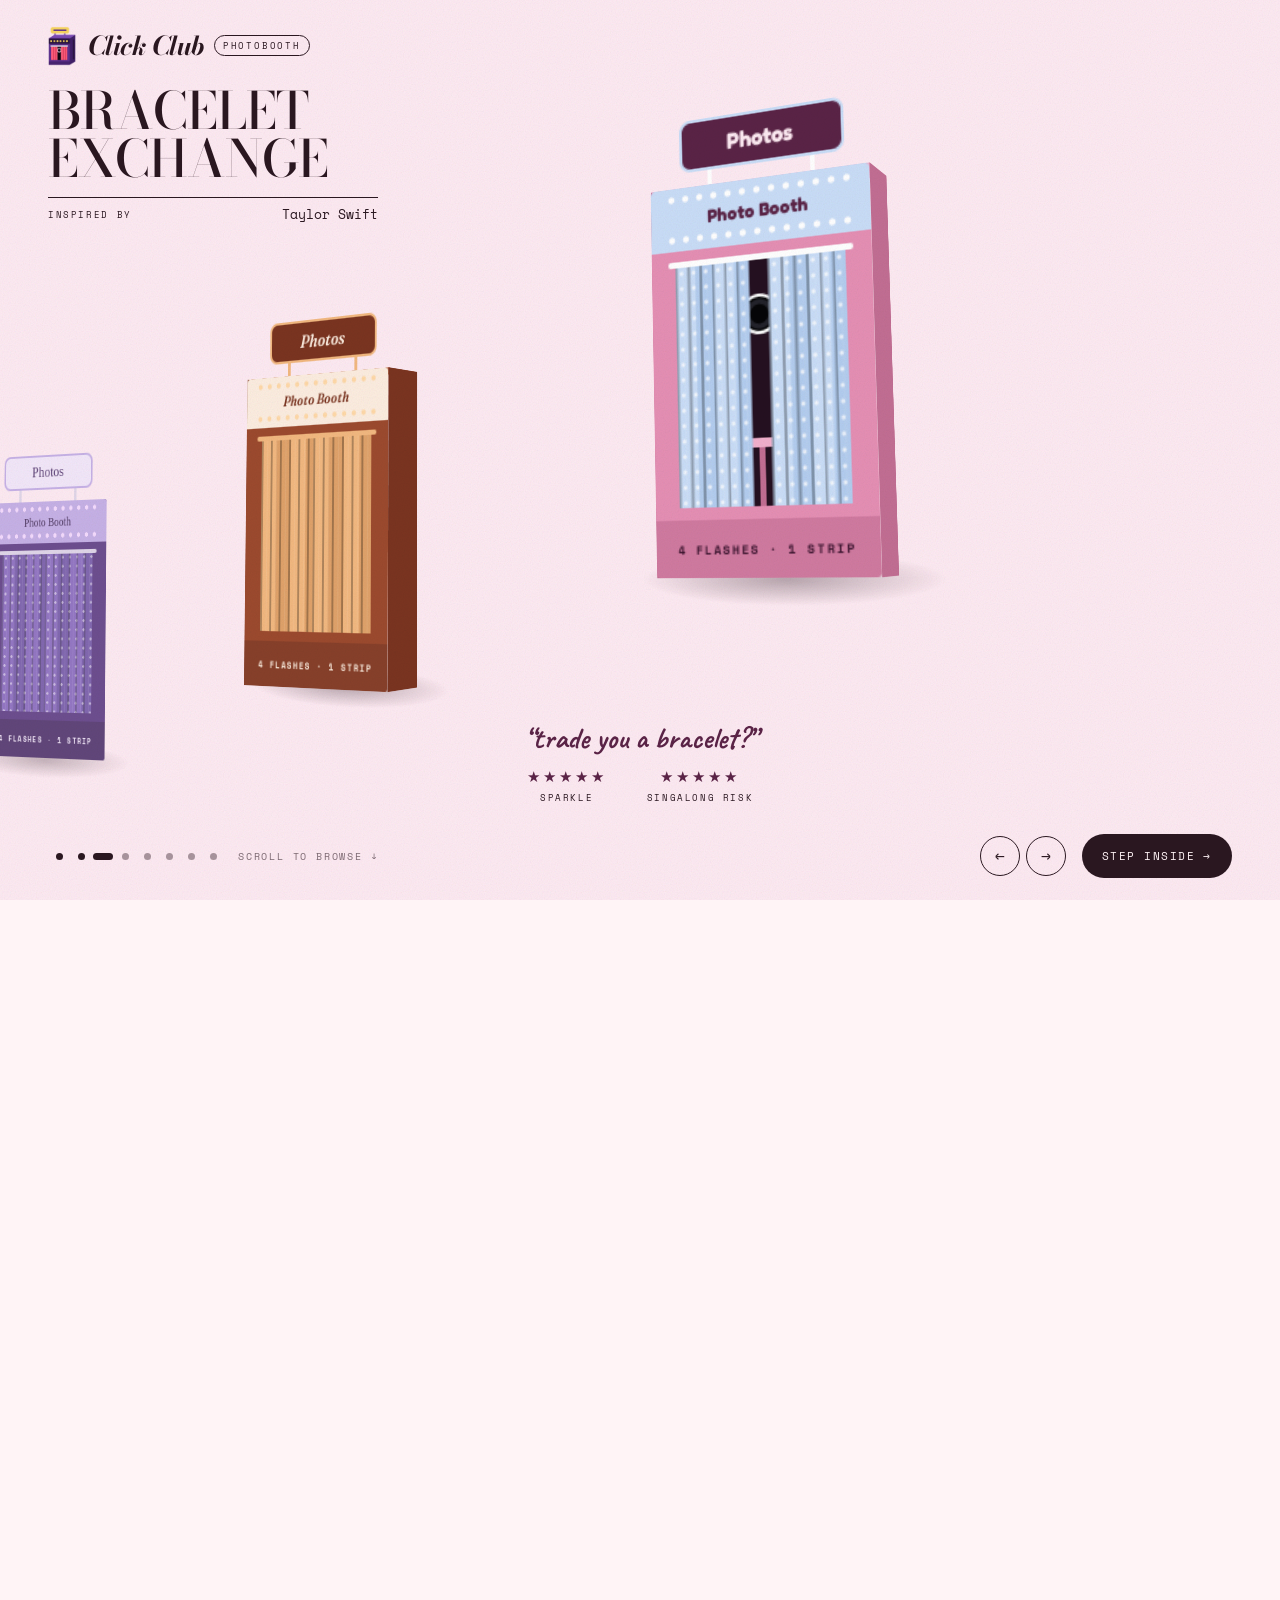
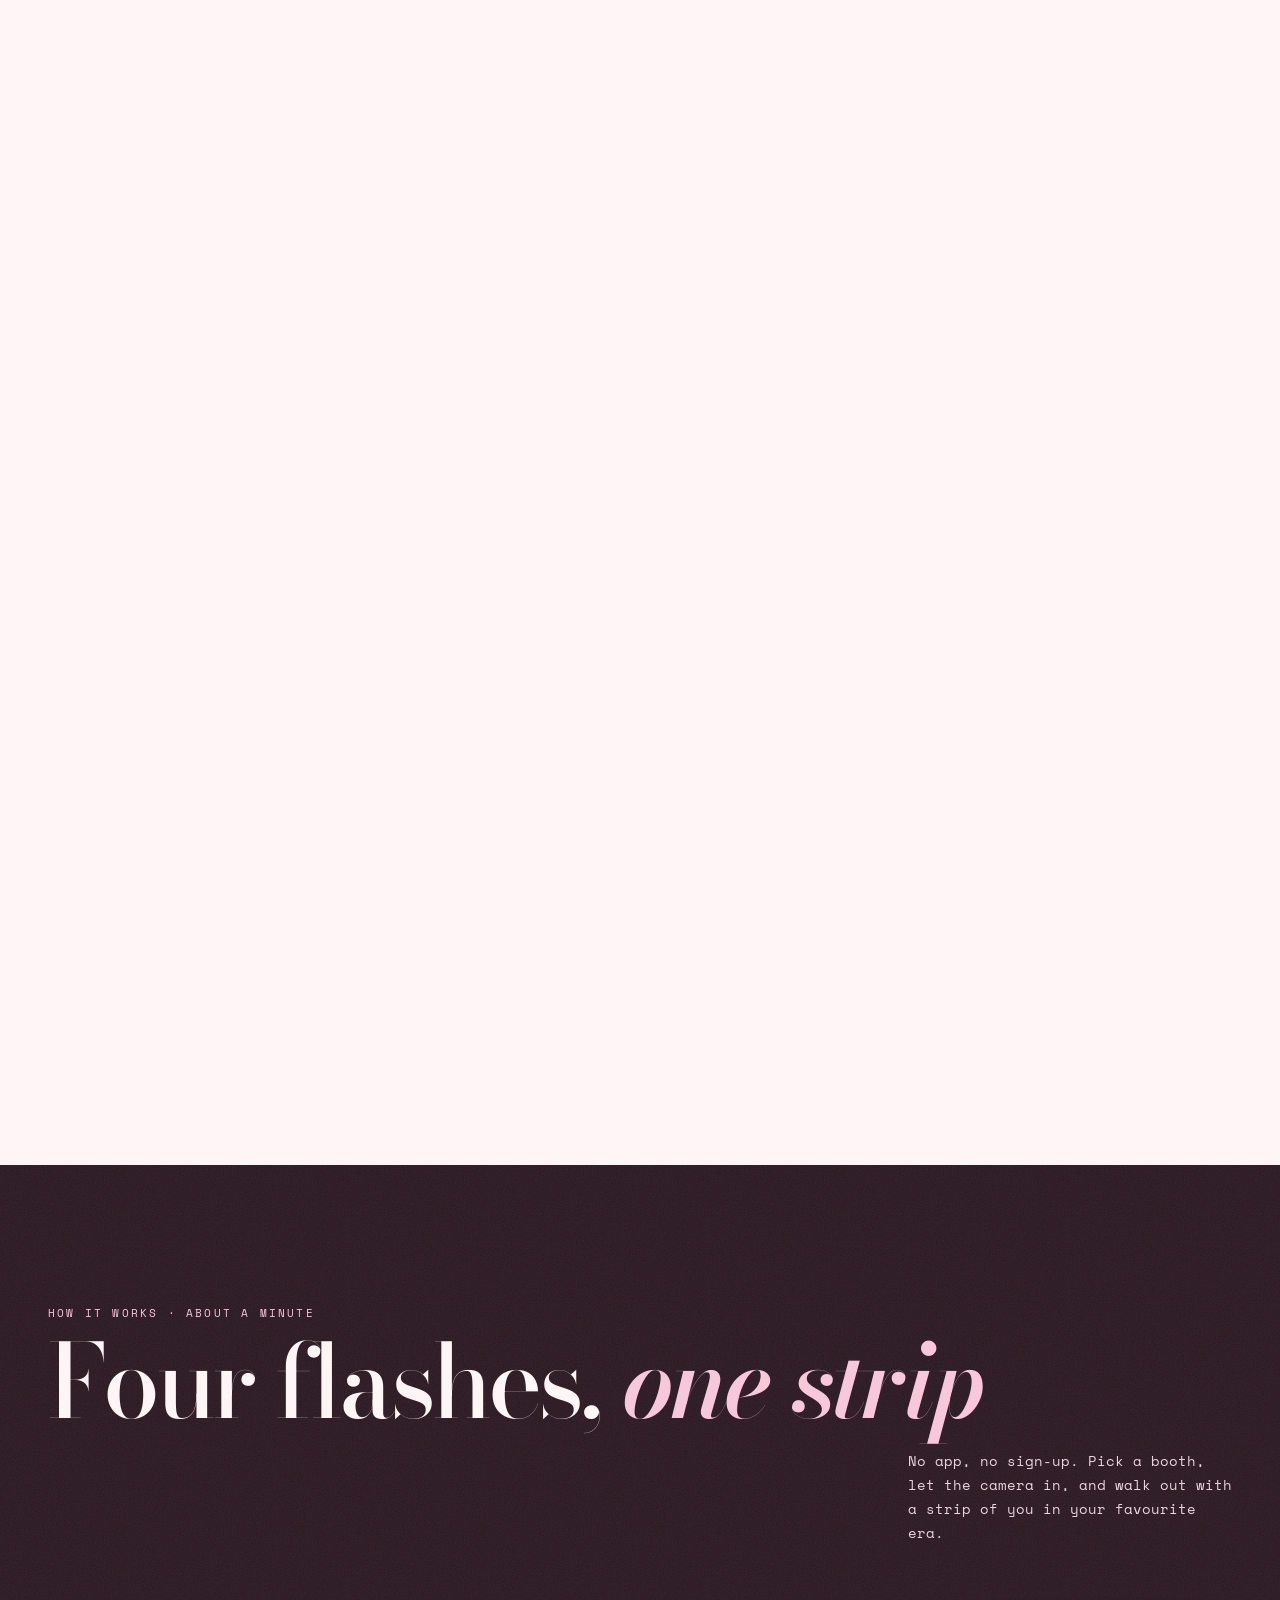
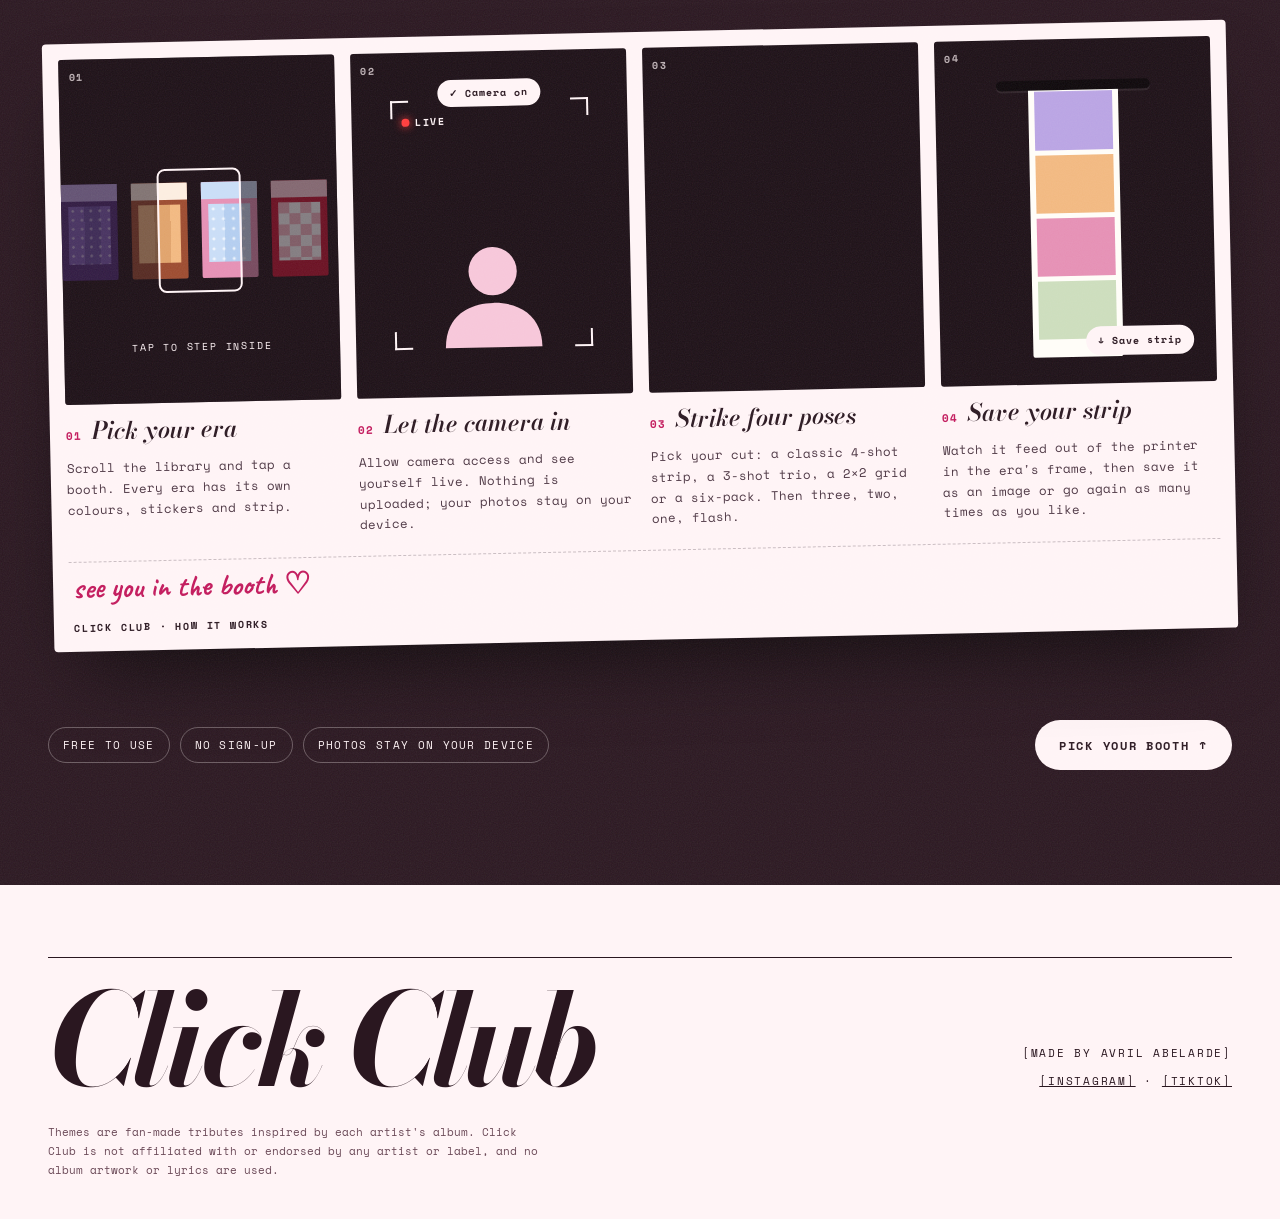
==== commit 574ec639: "Clean addresses: /, /inside-photobooth and /inside-photobooth/strip Co-Authored-By: Claude Opus 5.5 " ====
--- a/index.html
+++ b/index.html
@@ -45,7 +45,7 @@
       <div class="lib-ctl">
         <button class="lib-arrow" id="libPrev" type="button" aria-label="Previous booth">←</button>
         <button class="lib-arrow" id="libNext" type="button" aria-label="Next booth">→</button>
-        <a class="lib-go" id="libGo" href="photobooth-row.html">Step inside <span aria-hidden="true">→</span></a>
+        <a class="lib-go" id="libGo" href="inside-photobooth.html">Step inside <span aria-hidden="true">→</span></a>
       </div>
     </div>
   </div>
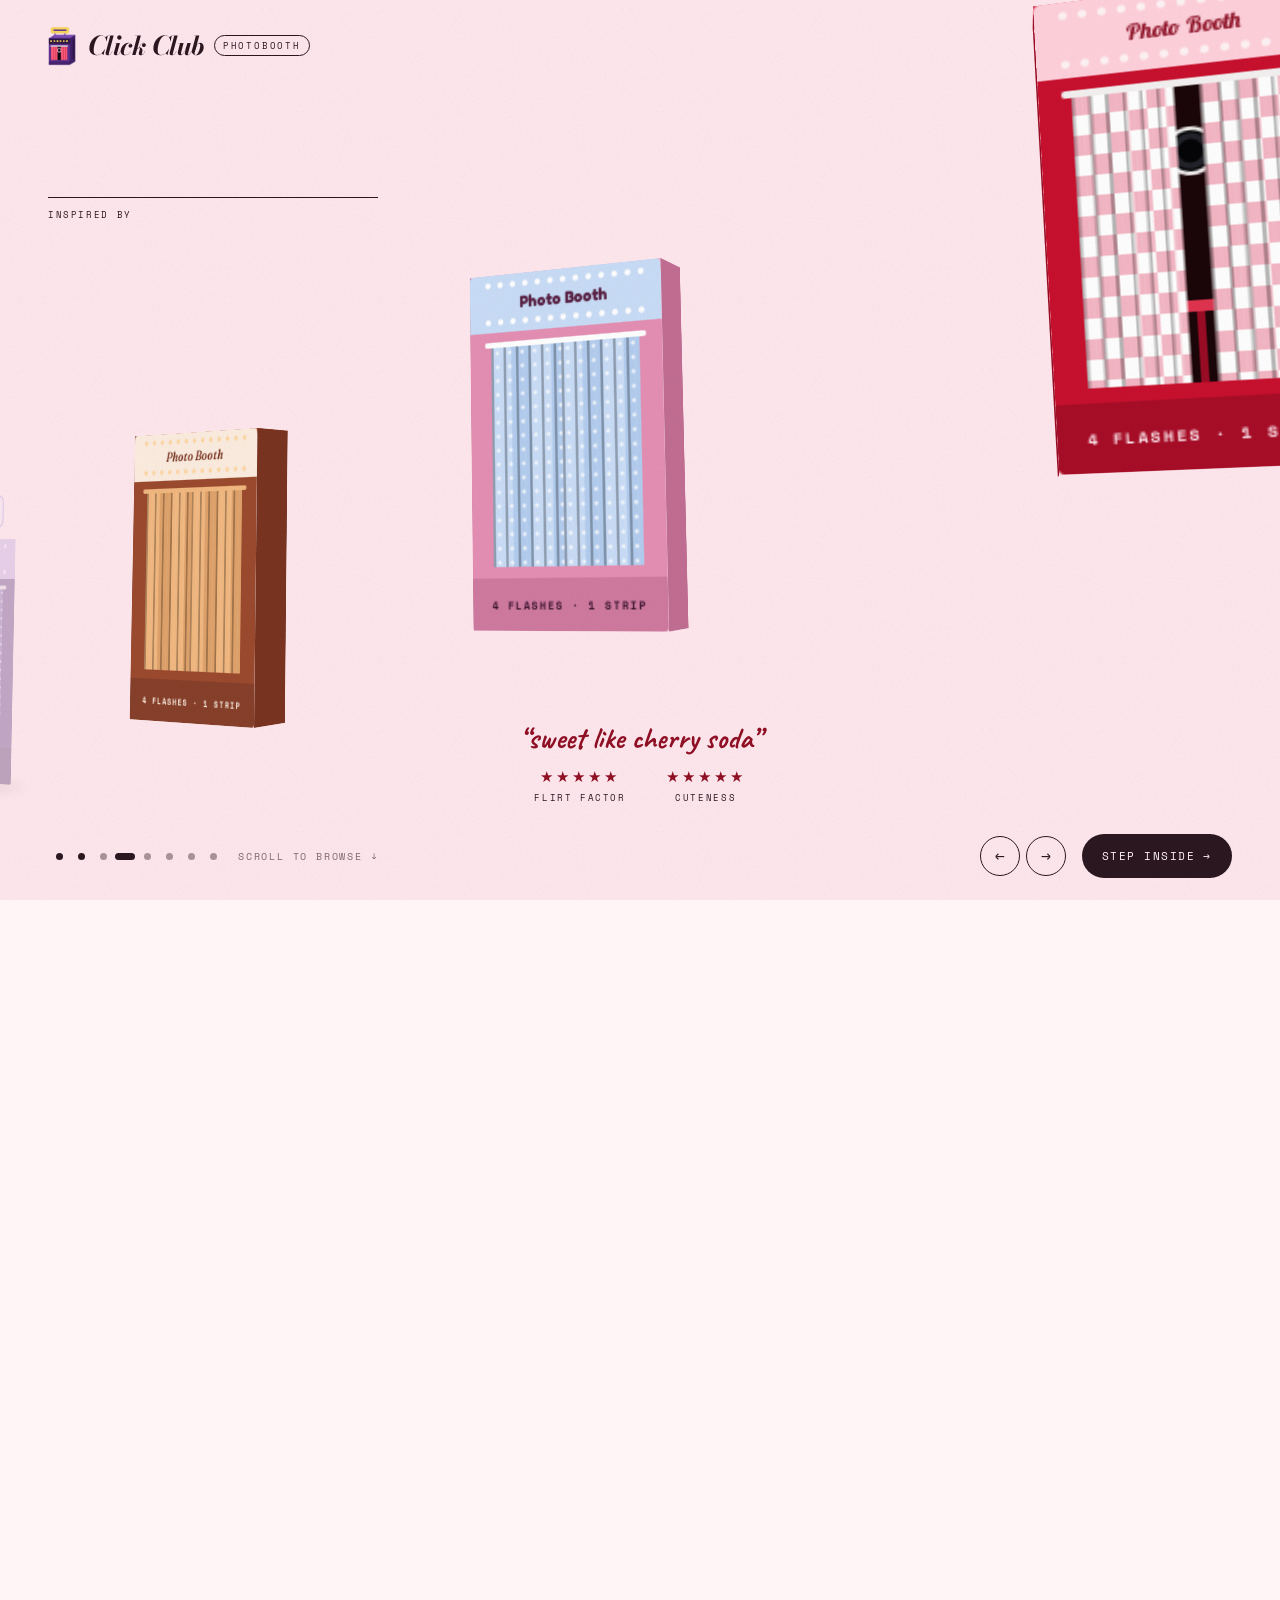
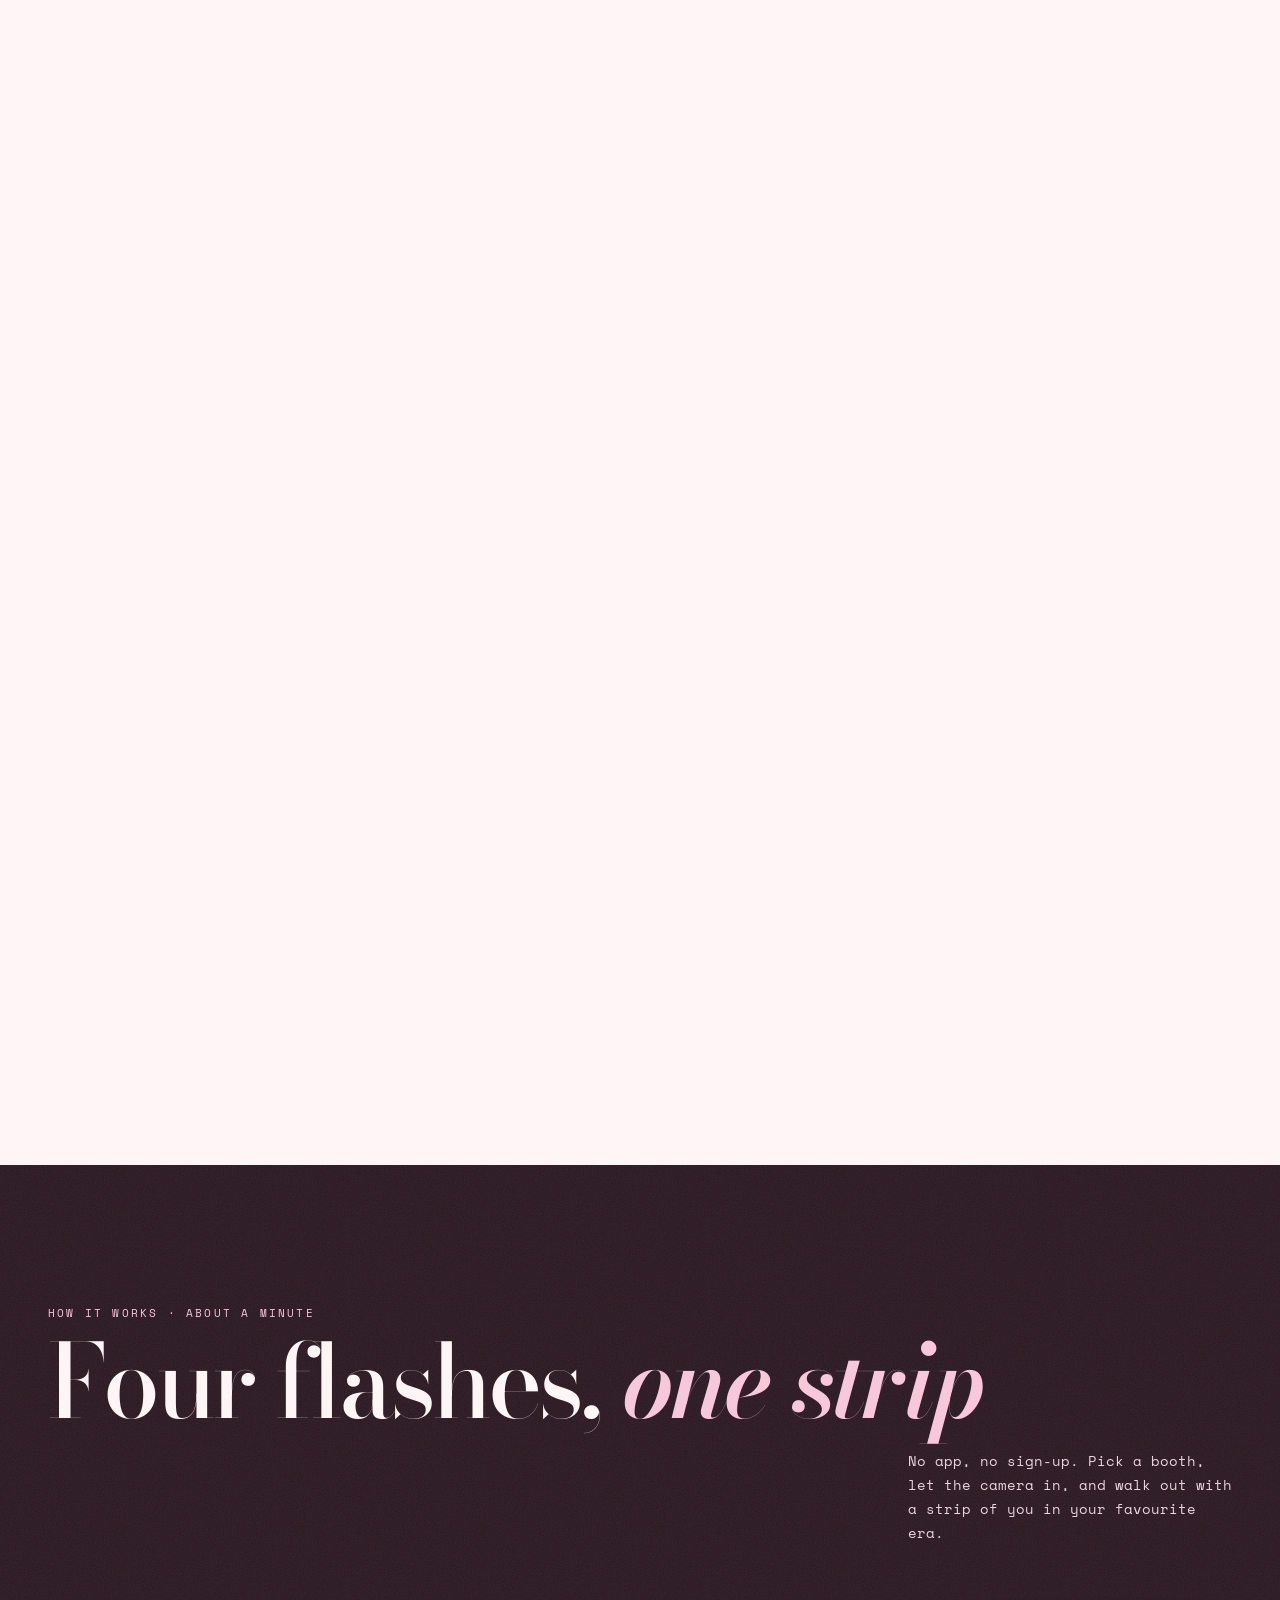
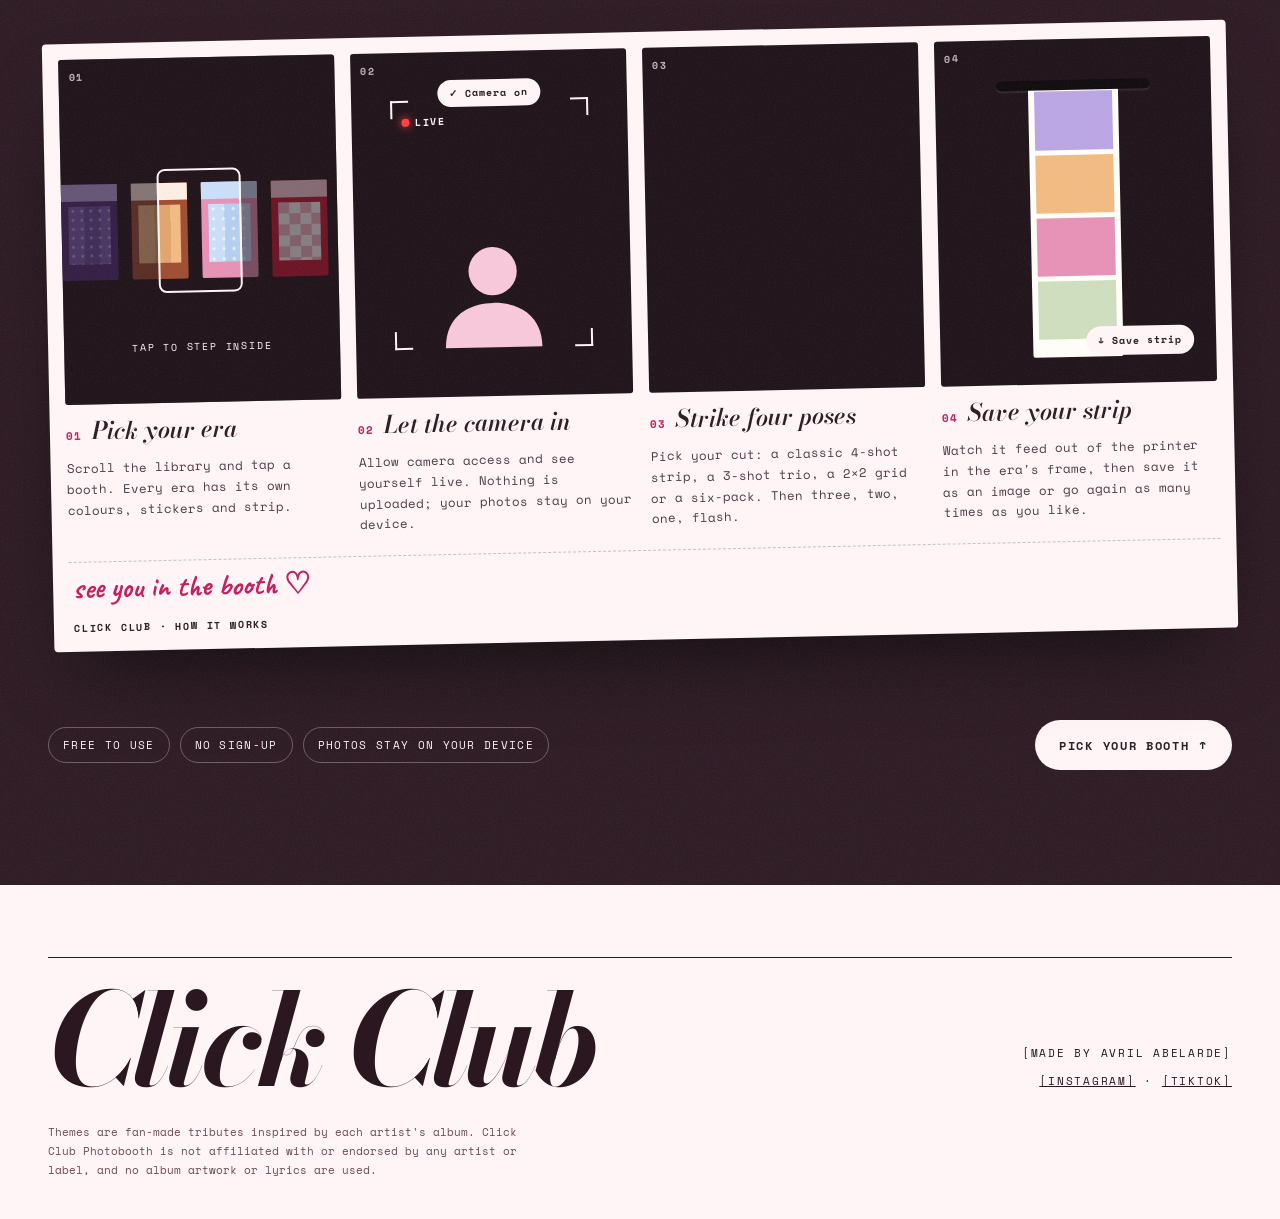
==== commit 857062ad: "Add booth music and SEO for "Click Club Photobooth" Each booth plays its artist's song while you're " ====
--- a/index.html
+++ b/index.html
@@ -3,10 +3,59 @@
 <head>
 <meta charset="utf-8">
 <meta name="viewport" content="width=device-width, initial-scale=1">
-<title>Click Club · Album-era photobooths</title>
+<title>Click Club Photobooth · Free online photobooth with album-era booths</title>
+<meta name="description" content="Click Club Photobooth is a free online photobooth. Pick an album-era booth inspired by Olivia Rodrigo, Taylor Swift, Sabrina Carpenter, Laufey and more, take photos with your camera and save your photo strip. No app, no sign-up.">
+<link rel="canonical" href="https://click-club-photobooth.vercel.app/">
+<meta name="robots" content="index, follow, max-image-preview:large">
+<meta name="theme-color" content="#150b22">
+<meta property="og:type" content="website">
+<meta property="og:site_name" content="Click Club Photobooth">
+<meta property="og:title" content="Click Club Photobooth · Free online photobooth">
+<meta property="og:description" content="Pick an album-era booth, take four photos with your camera and save your strip. Free, no sign-up, photos stay on your device.">
+<meta property="og:url" content="https://click-club-photobooth.vercel.app/">
+<meta property="og:image" content="https://click-club-photobooth.vercel.app/assets/og/click-club-photobooth.png">
+<meta property="og:image:width" content="1200">
+<meta property="og:image:height" content="630">
+<meta property="og:image:alt" content="Click Club Photobooth: a purple photo booth with red curtains">
+<meta name="twitter:card" content="summary_large_image">
+<meta name="twitter:title" content="Click Club Photobooth · Free online photobooth">
+<meta name="twitter:description" content="Pick an album-era booth, take four photos with your camera and save your strip.">
+<meta name="twitter:image" content="https://click-club-photobooth.vercel.app/assets/og/click-club-photobooth.png">
 <link rel="icon" type="image/png" sizes="192x192" href="assets/icon/icon-192.png">
 <link rel="icon" type="image/png" sizes="512x512" href="assets/icon/icon-512.png">
 <link rel="apple-touch-icon" href="assets/icon/icon-192.png">
+<link rel="manifest" href="site.webmanifest">
+<script type="application/ld+json">
+{
+  "@context": "https://schema.org",
+  "@graph": [
+    {
+      "@type": "WebSite",
+      "name": "Click Club Photobooth",
+      "alternateName": ["Click Club", "Click Club Photo Booth"],
+      "url": "https://click-club-photobooth.vercel.app/"
+    },
+    {
+      "@type": "WebApplication",
+      "name": "Click Club Photobooth",
+      "url": "https://click-club-photobooth.vercel.app/",
+      "description": "A free online photobooth. Pick an album-era booth, take photos with your camera and save your photo strip.",
+      "image": "https://click-club-photobooth.vercel.app/assets/og/click-club-photobooth.png",
+      "applicationCategory": "MultimediaApplication",
+      "operatingSystem": "Any",
+      "browserRequirements": "Requires a camera and JavaScript",
+      "offers": { "@type": "Offer", "price": "0", "priceCurrency": "USD" },
+      "creator": {
+        "@type": "Person",
+        "name": "Avril Abelarde",
+        "sameAs": ["https://www.instagram.com/vrylle_avi/", "https://www.tiktok.com/@eivr__"]
+      }
+    }
+  ]
+}
+</script>
+<link rel="preconnect" href="https://fonts.googleapis.com">
+<link rel="preconnect" href="https://fonts.gstatic.com" crossorigin>
 <link rel="stylesheet" href="https://fonts.googleapis.com/css2?family=Bodoni+Moda:ital,wght@0,400..800;1,400..800&family=Caveat:wght@500;700&family=Space+Mono:ital,wght@0,400;0,700;1,400&family=Permanent+Marker&family=Fraunces:ital,opsz,wght@1,9..144,600&family=Fredoka:wght@700&family=Lobster&family=Cormorant+Garamond:ital,wght@1,600&family=Rye&family=Special+Elite&family=Gaegu:wght@700&display=swap">
 <link rel="stylesheet" href="css/landing.css">
 </head>
@@ -16,7 +65,7 @@
 <main>
 <section id="eras" class="lib" aria-labelledby="libTitle">
   <div class="lib-stage" id="libStage">
-    <h1 class="sr" id="libTitle">Click Club: a library of album-era photobooths</h1>
+    <h1 class="sr" id="libTitle">Click Club Photobooth: a free online photobooth with album-era booths</h1>
     <div class="lib-world" id="libWorld"><div class="lib-track" id="libTrack"></div></div>
     <div class="lib-fade" id="libFade" aria-hidden="true"></div>
 
@@ -126,7 +175,7 @@
       <span><a href="https://www.instagram.com/vrylle_avi/" target="_blank" rel="noopener">[INSTAGRAM]</a> · <a href="https://www.tiktok.com/@eivr__" target="_blank" rel="noopener">[TIKTOK]</a></span>
     </div>
   </div>
-  <p class="fine">Themes are fan-made tributes inspired by each artist's album. Click Club is not affiliated with or endorsed by any artist or label, and no album artwork or lyrics are used.</p>
+  <p class="fine">Themes are fan-made tributes inspired by each artist's album. Click Club Photobooth is not affiliated with or endorsed by any artist or label, and no album artwork or lyrics are used.</p>
 </footer>
 
 </div>
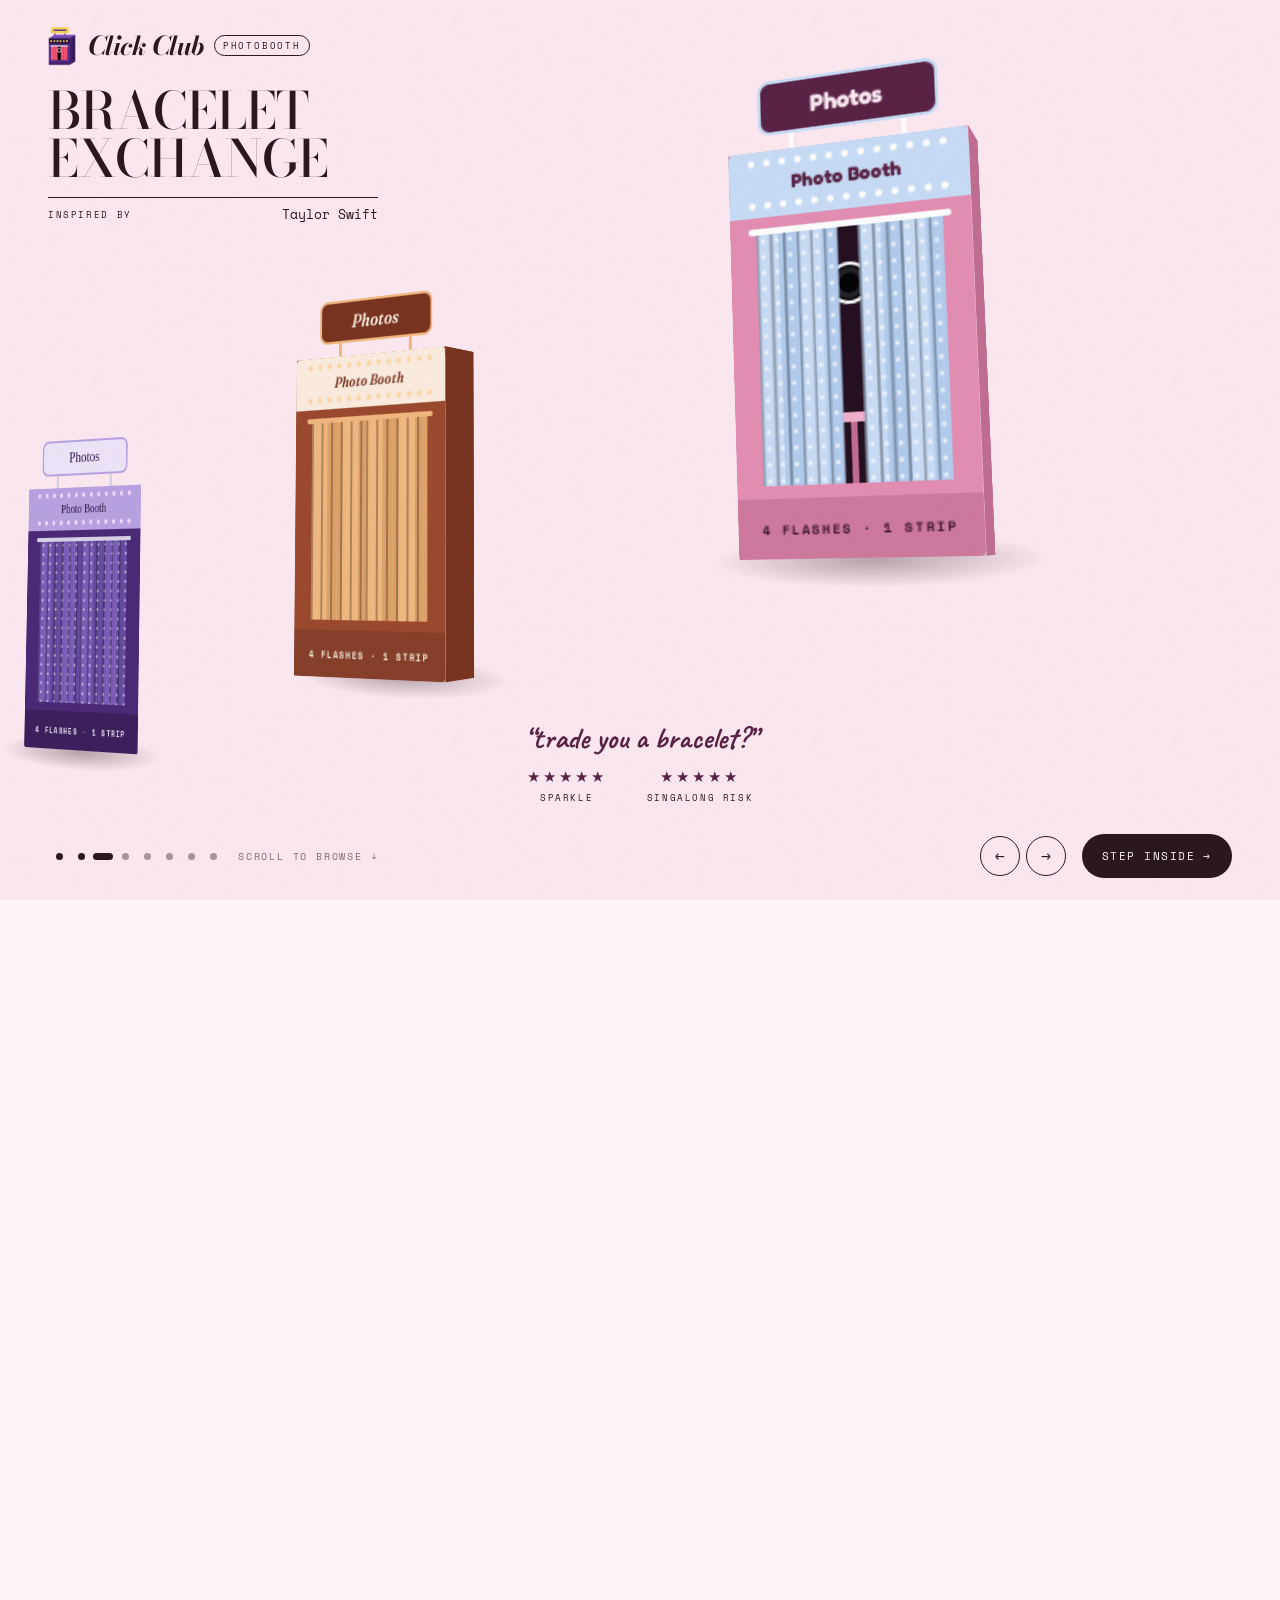
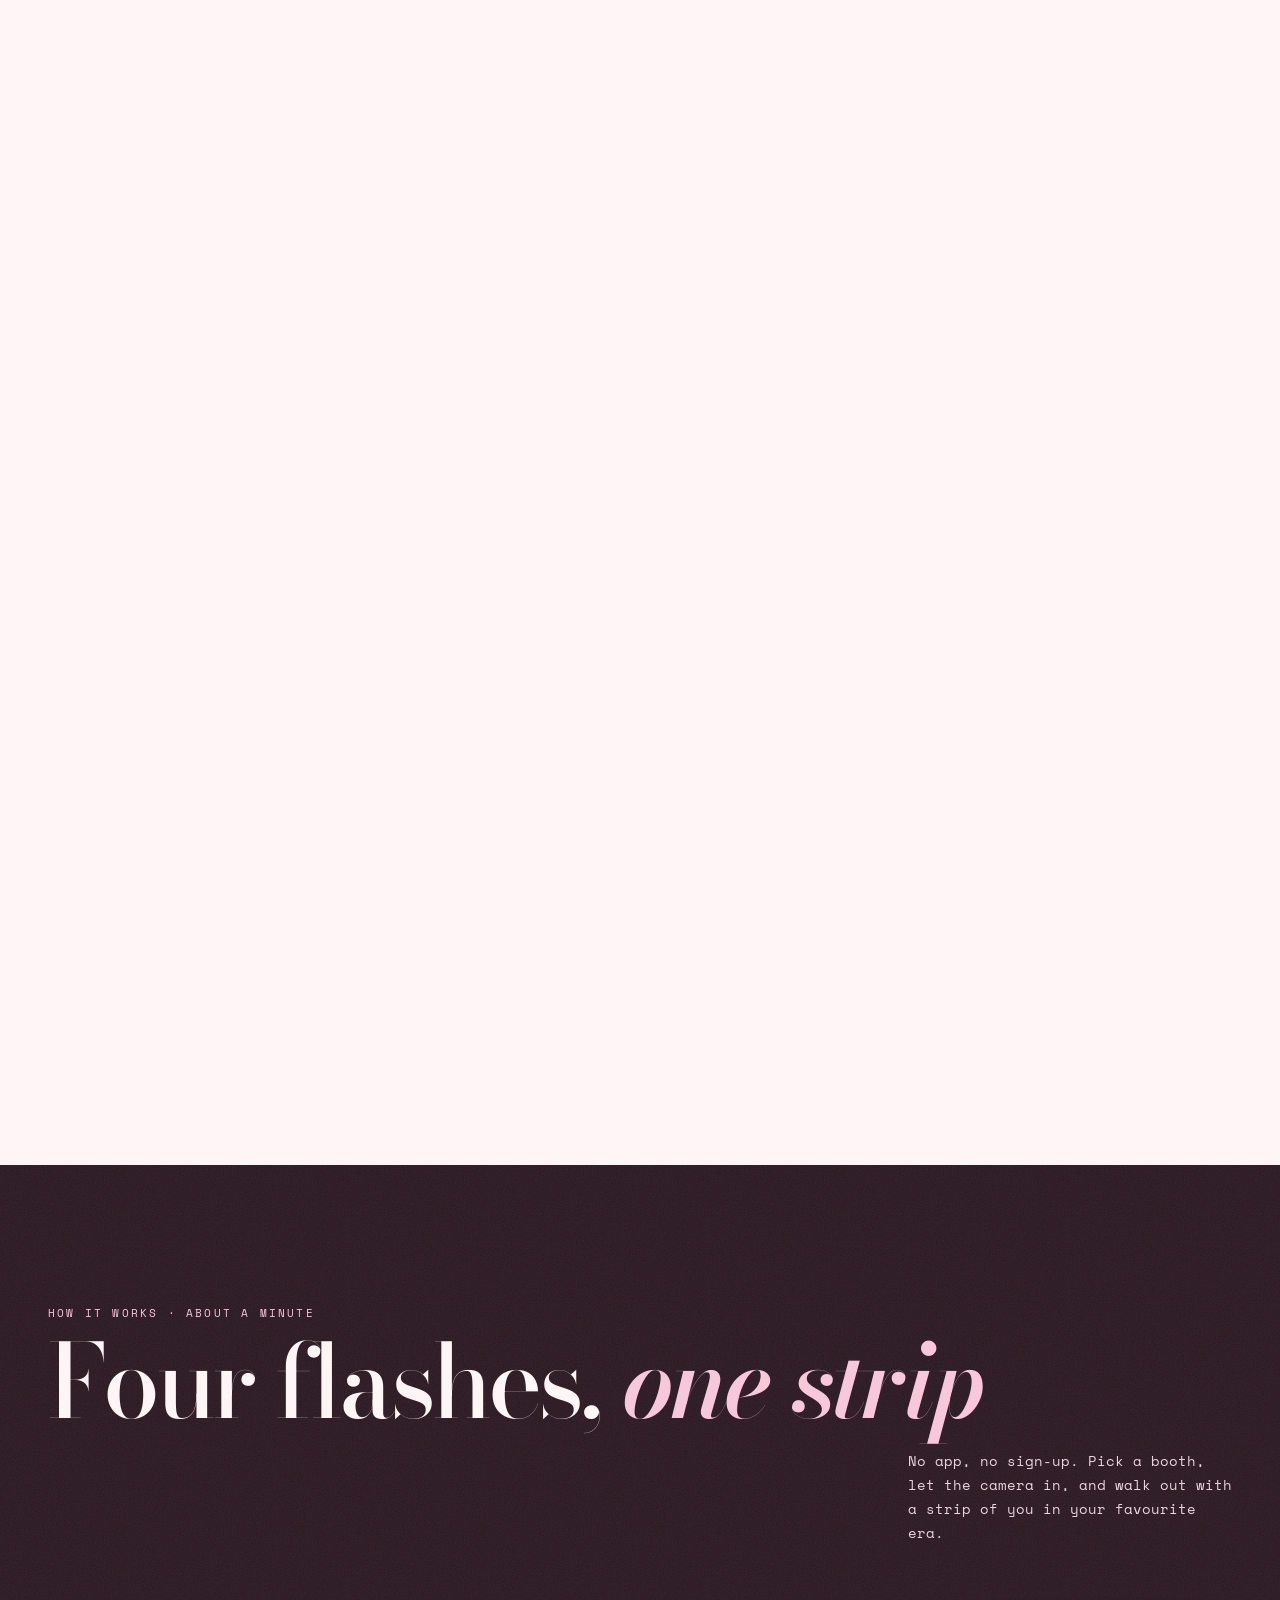
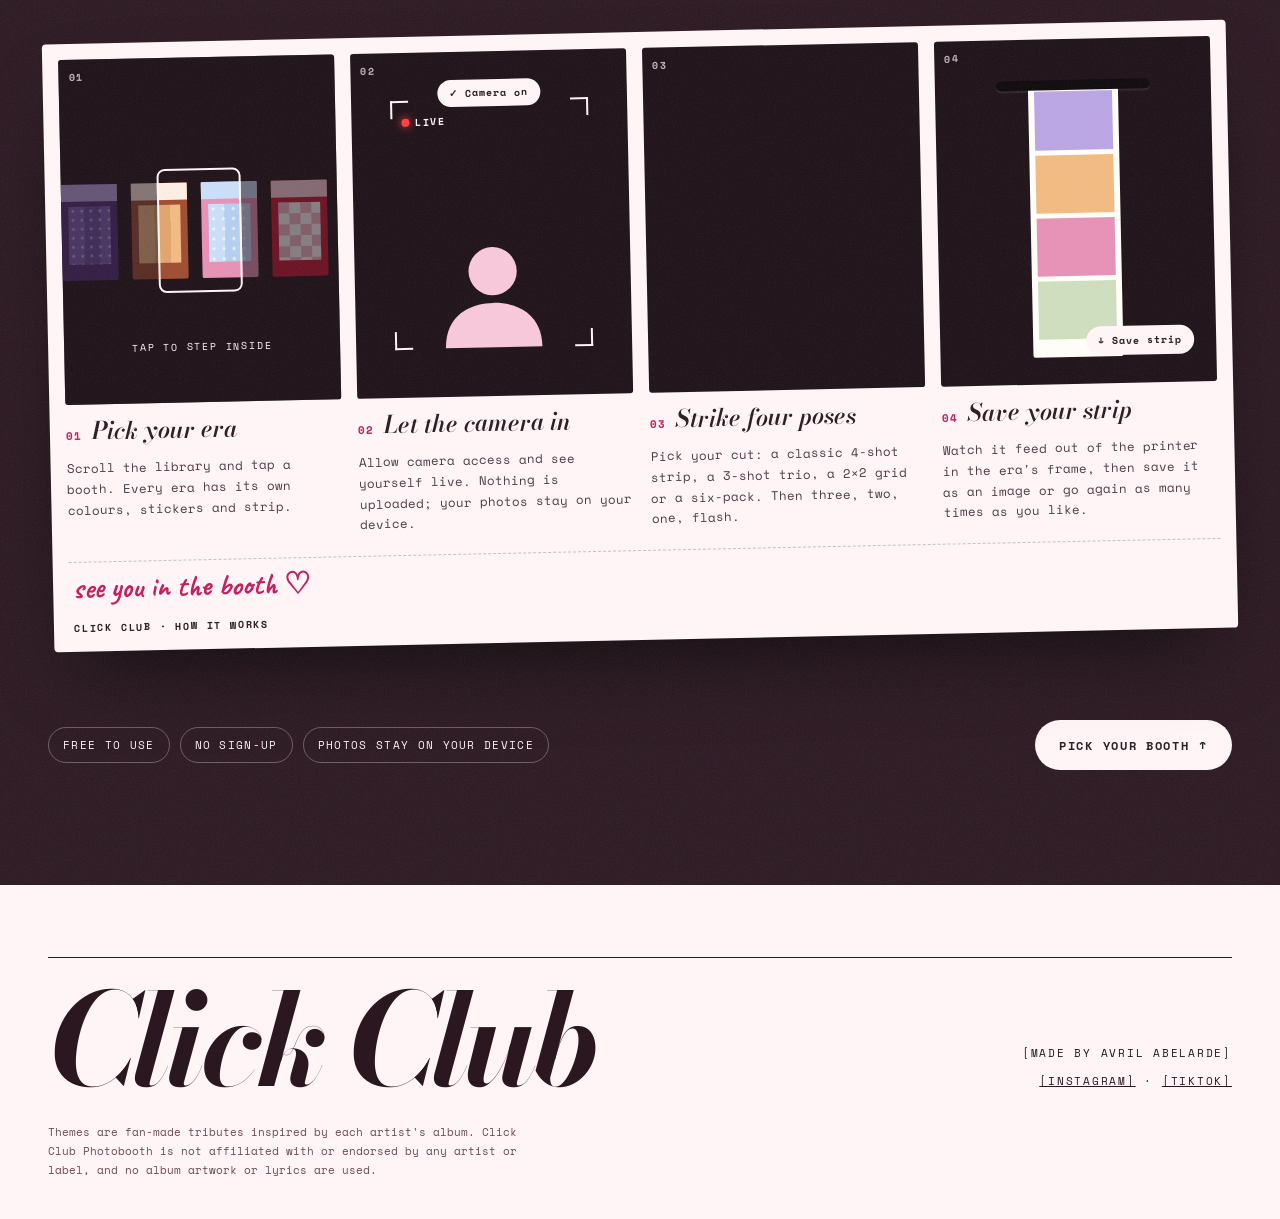
==== commit 517ead67: "Add Google Search Console verification Co-Authored-By: Claude Opus 5.5 <noreply@anthropic.com>" ====
--- a/index.html
+++ b/index.html
@@ -6,6 +6,7 @@
 <title>Click Club Photobooth · Free online photobooth with album-era booths</title>
 <meta name="description" content="Click Club Photobooth is a free online photobooth. Pick an album-era booth inspired by Olivia Rodrigo, Taylor Swift, Sabrina Carpenter, Laufey and more, take photos with your camera and save your photo strip. No app, no sign-up.">
 <link rel="canonical" href="https://click-club-photobooth.vercel.app/">
+<meta name="google-site-verification" content="jGmVNJa5J8OoMIiEpTWH9xwAq-fwOeLKOwxIBKi-U1A" />
 <meta name="robots" content="index, follow, max-image-preview:large">
 <meta name="theme-color" content="#150b22">
 <meta property="og:type" content="website">
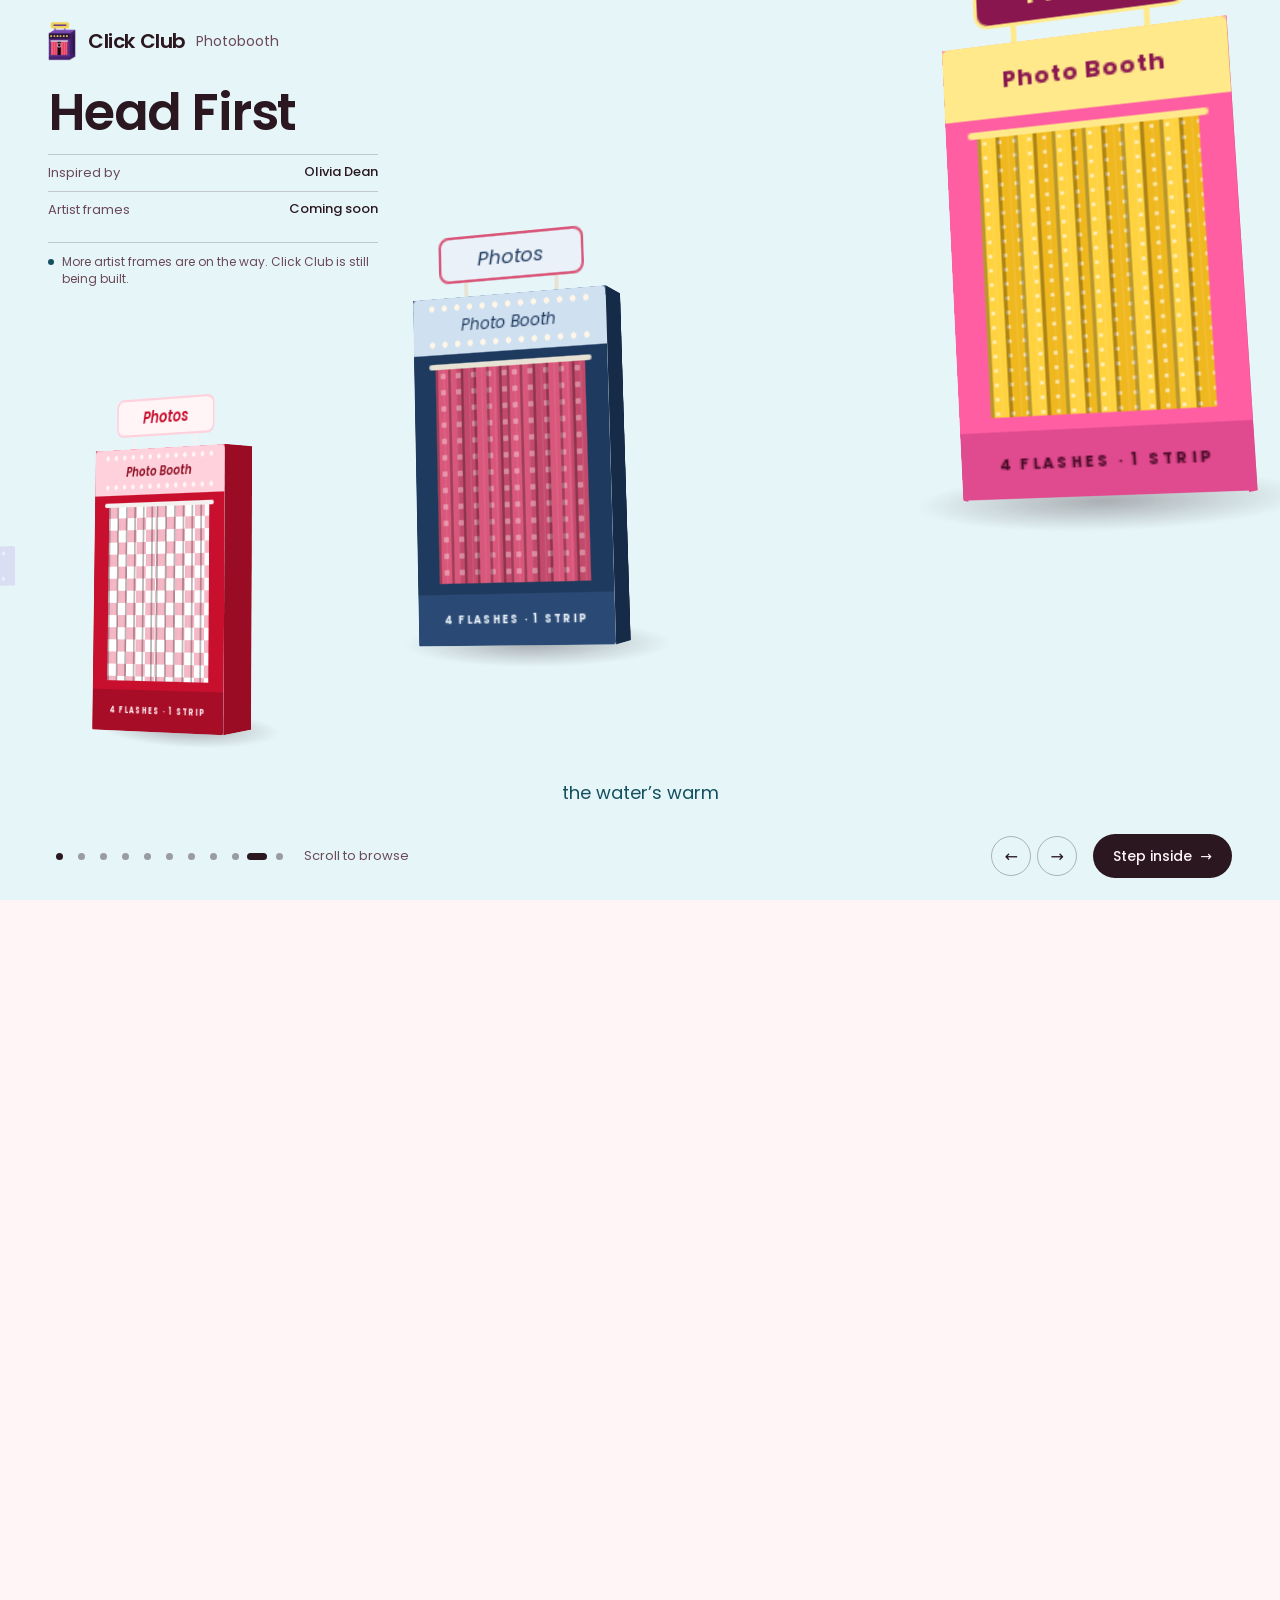
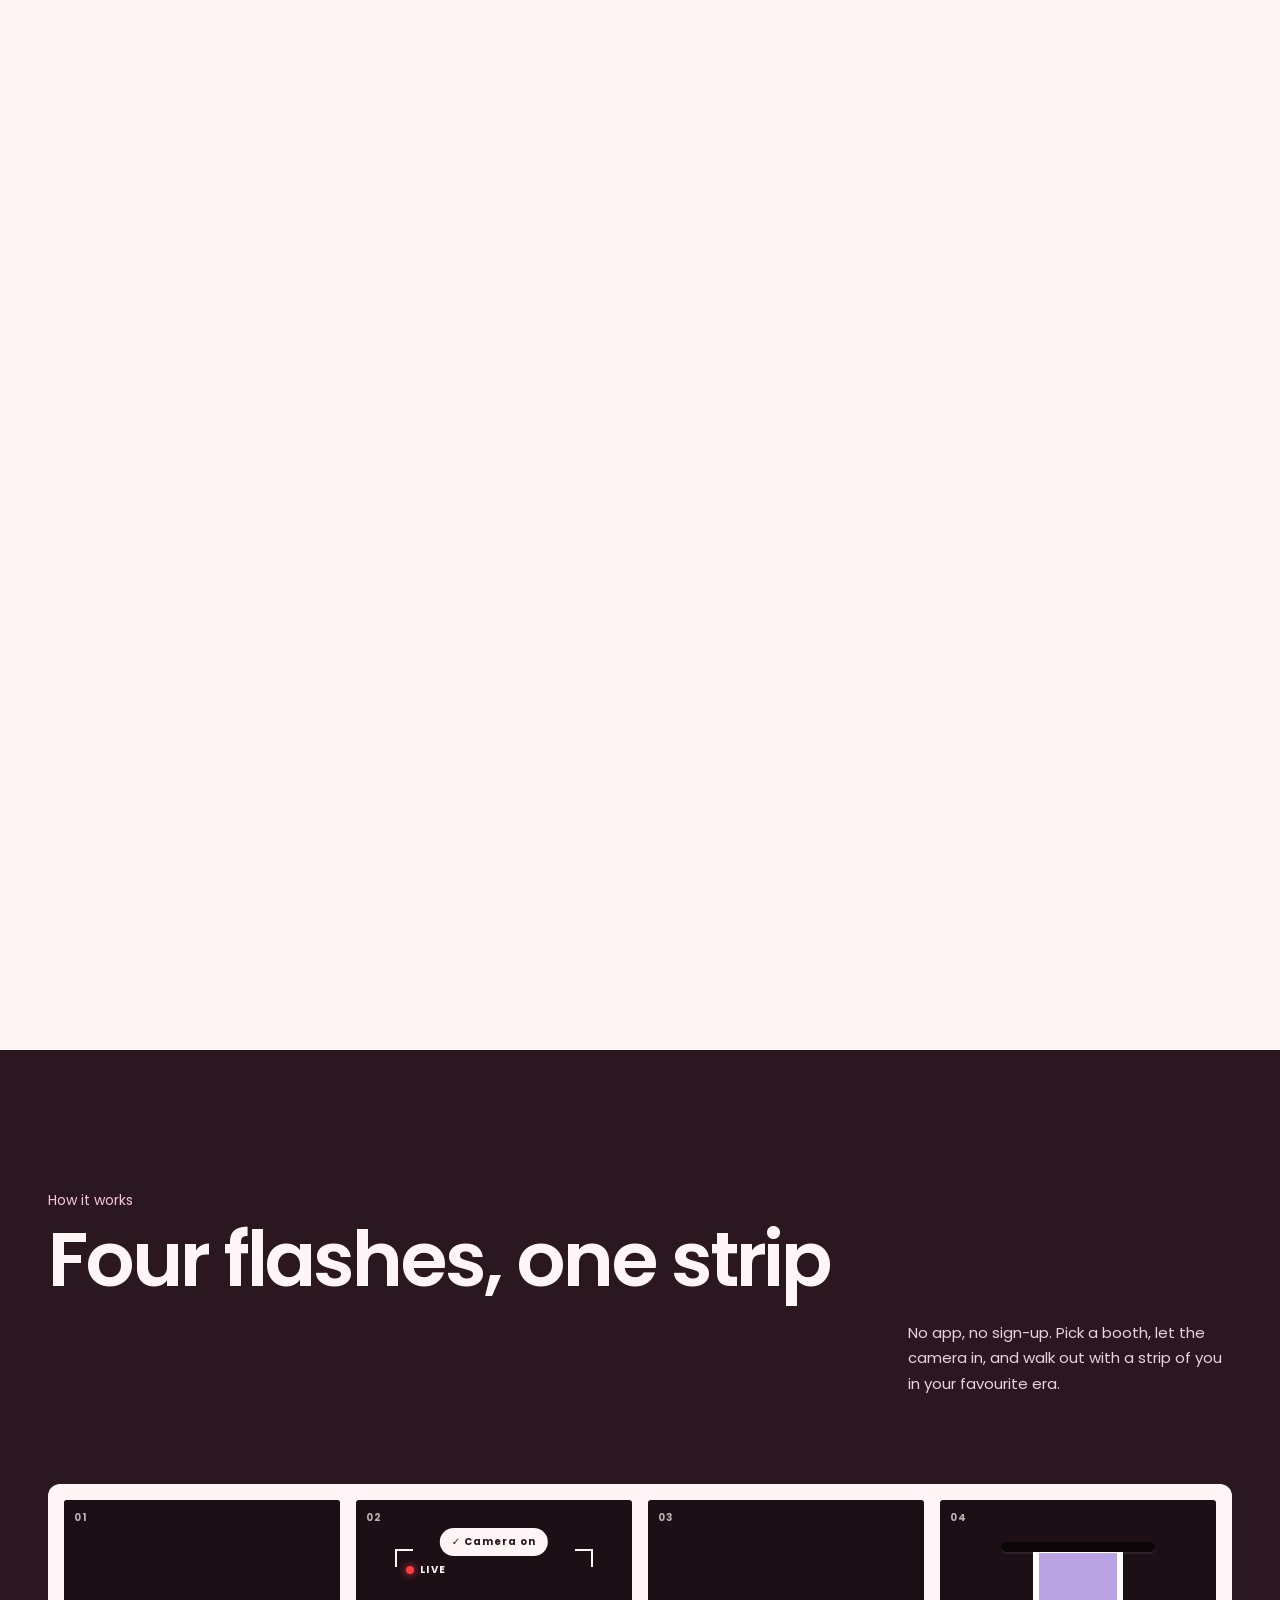
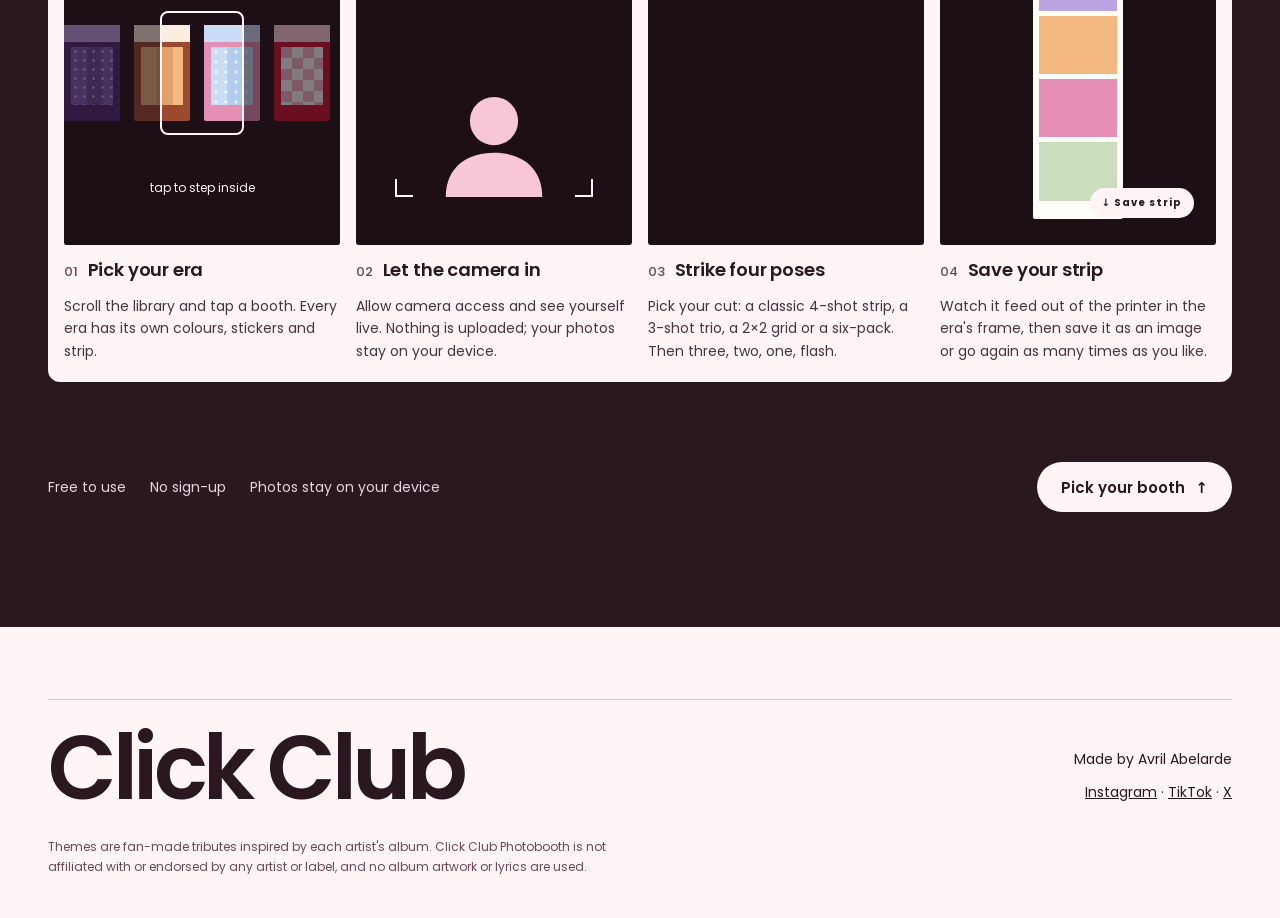
==== commit ea60c809: "Add Ariana Grande, Olivia Dean and Billie Eilish booths, artist frames and Poppins - Three new booth" ====
--- a/index.html
+++ b/index.html
@@ -4,7 +4,7 @@
 <meta charset="utf-8">
 <meta name="viewport" content="width=device-width, initial-scale=1">
 <title>Click Club Photobooth · Free online photobooth with album-era booths</title>
-<meta name="description" content="Click Club Photobooth is a free online photobooth. Pick an album-era booth inspired by Olivia Rodrigo, Taylor Swift, Sabrina Carpenter, Laufey and more, take photos with your camera and save your photo strip. No app, no sign-up.">
+<meta name="description" content="Click Club Photobooth is a free online photobooth. Pick an album-era booth inspired by Olivia Rodrigo, Taylor Swift, Sabrina Carpenter, Billie Eilish, Ariana Grande and more, take photos with your camera and save your photo strip. No app, no sign-up.">
 <link rel="canonical" href="https://click-club-photobooth.vercel.app/">
 <meta name="google-site-verification" content="jGmVNJa5J8OoMIiEpTWH9xwAq-fwOeLKOwxIBKi-U1A" />
 <meta name="robots" content="index, follow, max-image-preview:large">
@@ -49,7 +49,7 @@
       "creator": {
         "@type": "Person",
         "name": "Avril Abelarde",
-        "sameAs": ["https://www.instagram.com/vrylle_avi/", "https://www.tiktok.com/@eivr__"]
+        "sameAs": ["https://www.instagram.com/vrylle_avi/", "https://www.tiktok.com/@eivr__", "https://x.com/rigiil_"]
       }
     }
   ]
@@ -57,7 +57,7 @@
 </script>
 <link rel="preconnect" href="https://fonts.googleapis.com">
 <link rel="preconnect" href="https://fonts.gstatic.com" crossorigin>
-<link rel="stylesheet" href="https://fonts.googleapis.com/css2?family=Bodoni+Moda:ital,wght@0,400..800;1,400..800&family=Caveat:wght@500;700&family=Space+Mono:ital,wght@0,400;0,700;1,400&family=Permanent+Marker&family=Fraunces:ital,opsz,wght@1,9..144,600&family=Fredoka:wght@700&family=Lobster&family=Cormorant+Garamond:ital,wght@1,600&family=Rye&family=Special+Elite&family=Gaegu:wght@700&display=swap">
+<link rel="stylesheet" href="https://fonts.googleapis.com/css2?family=Poppins:ital,wght@0,400;0,500;0,600;0,700;1,400;1,500;1,600&display=swap">
 <link rel="stylesheet" href="css/landing.css">
 </head>
 <body>
@@ -79,18 +79,19 @@
       <h2 class="lib-name roll" id="libName" aria-live="polite"></h2>
       <dl class="lib-dl">
         <div><dt>Inspired by</dt><dd class="roll" id="libArtist"></dd></div>
+        <div><dt>Artist frames</dt><dd class="roll" id="libFrames"></dd></div>
       </dl>
+      <p class="lib-wip"><span class="lib-wip-dot" aria-hidden="true"></span>More artist frames are on the way. Click Club is still being built.</p>
     </div>
 
     <div class="lib-notes roll" id="libNotes">
       <p class="lib-cap" id="libCap"></p>
-      <div class="lib-moods" id="libMoods"></div>
     </div>
 
     <div class="lib-foot">
       <div class="lib-nav">
         <ol class="lib-index" id="libIndex" aria-label="Booths"></ol>
-        <span class="lib-hint" aria-hidden="true">Scroll to browse ↓</span>
+        <span class="lib-hint" aria-hidden="true">Scroll to browse</span>
       </div>
       <div class="lib-ctl">
         <button class="lib-arrow" id="libPrev" type="button" aria-label="Previous booth">←</button>
@@ -105,8 +106,8 @@
   <div class="wrap">
     <div class="hw-head">
       <div>
-        <p class="eyebrow">How it works · about a minute</p>
-        <h2 id="hwTitle">Four flashes, <em>one strip</em></h2>
+        <p class="eyebrow">How it works</p>
+        <h2 id="hwTitle">Four flashes, one strip</h2>
       </div>
       <p class="hw-lede">No app, no sign-up. Pick a booth, let the camera in, and walk out with a strip of you in your favourite era.</p>
     </div>
@@ -153,7 +154,6 @@
         <h3><span>04</span>Save your strip</h3>
         <p>Watch it feed out of the printer in the era's frame, then save it as an image or go again as many times as you like.</p>
       </li>
-      <li class="hw-tail"><b>see you in the booth ♡</b><small>CLICK CLUB · HOW IT WORKS</small></li>
     </ol>
 
     <div class="hw-foot">
@@ -172,8 +172,8 @@
   <div class="foot-row">
     <span class="foot-word">Click Club</span>
     <div class="foot-links">
-      <span>[MADE BY AVRIL ABELARDE]</span>
-      <span><a href="https://www.instagram.com/vrylle_avi/" target="_blank" rel="noopener">[INSTAGRAM]</a> · <a href="https://www.tiktok.com/@eivr__" target="_blank" rel="noopener">[TIKTOK]</a></span>
+      <span>Made by Avril Abelarde</span>
+      <span><a href="https://www.instagram.com/vrylle_avi/" target="_blank" rel="noopener">Instagram</a> · <a href="https://www.tiktok.com/@eivr__" target="_blank" rel="noopener">TikTok</a> · <a href="https://x.com/rigiil_" target="_blank" rel="noopener">X</a></span>
     </div>
   </div>
   <p class="fine">Themes are fan-made tributes inspired by each artist's album. Click Club Photobooth is not affiliated with or endorsed by any artist or label, and no album artwork or lyrics are used.</p>
--- a/css/landing.css
+++ b/css/landing.css
@@ -1,23 +1,21 @@
 :root { --cream: #FFF4F6; --ink: #2A1720; --muted: #6B4A58; --body-ink: #4A3340; --rose: #C2185B; --blush: #F7C6D9;
-  --serif: 'Bodoni Moda', Georgia, serif; --mono: 'Space Mono', ui-monospace, monospace; --hand: 'Caveat', cursive;
+  --font: 'Poppins', system-ui, sans-serif;
   --gutter: clamp(16px, 4vw, 48px); }
 * { box-sizing: border-box; }
 html { scroll-behavior: smooth; scroll-snap-type: y proximity; }
-body { margin: 0; background: var(--cream); color: var(--ink); font-family: var(--mono); }
+body { margin: 0; background: var(--cream); color: var(--ink); font-family: var(--font); }
 a { color: var(--ink); }
 a:hover { color: var(--rose); }
 button { font: inherit; color: inherit; }
 :focus-visible { outline: 3px solid var(--ink); outline-offset: 3px; }
 .wrap { max-width: 1280px; margin: 0 auto; padding-inline: var(--gutter); }
-.eyebrow { margin: 0; font-size: 11px; letter-spacing: .2em; color: var(--muted); text-transform: uppercase; }
+.eyebrow { margin: 0; font-size: 14px; color: var(--muted); }
 .sr { position: absolute; width: 1px; height: 1px; overflow: hidden; clip: rect(0 0 0 0); white-space: nowrap; }
 
 .lib { position: relative; height: 100vh; height: 100svh; }
 .lib-snap { position: absolute; left: 0; width: 1px; height: 1px; scroll-snap-align: start; }
 .lib-stage { position: sticky; top: 0; height: 100vh; height: 100svh; overflow: hidden; background: var(--tint, var(--cream)); transition: background-color .7s ease; animation: rise .6s ease both; }
 @keyframes rise { from { opacity: 0; } }
-.lib-stage::after { content: ""; position: absolute; inset: 0; pointer-events: none; opacity: .22; mix-blend-mode: multiply;
-  background: url("data:image/svg+xml,%3Csvg xmlns='http://www.w3.org/2000/svg' width='180' height='180'%3E%3Cfilter id='n'%3E%3CfeTurbulence type='fractalNoise' baseFrequency='.85' numOctaves='2' stitchTiles='stitch'/%3E%3C/filter%3E%3Crect width='100%25' height='100%25' filter='url(%23n)' opacity='.55'/%3E%3C/svg%3E"); }
 .lib-world { position: absolute; inset: 0; perspective: 1400px; perspective-origin: 50% 42%; }
 .lib-track { position: absolute; inset: 0; transform-style: preserve-3d; }
 
@@ -25,22 +23,20 @@
 .brand { display: inline-flex; align-items: center; gap: 10px; text-decoration: none; padding: 4px 0; }
 .brand:hover { color: var(--ink); }
 .brand-icon { display: block; width: 40px; height: 40px; margin: -6px -4px -6px -6px; }
-.brand-word { font-family: var(--serif); font-size: 26px; font-style: italic; font-weight: 700; letter-spacing: -.02em; white-space: nowrap; }
-.brand-tag { font-size: 9px; letter-spacing: .2em; text-transform: uppercase; border: 1.5px solid var(--ink); border-radius: 99px; padding: 3px 8px; }
-.lib-name { margin: 14px 0 14px; font-family: var(--serif); font-weight: 500; font-size: clamp(30px, 4vw, 54px); line-height: .95; letter-spacing: -.02em; text-transform: uppercase; text-wrap: balance; }
+.brand-word { font-size: 20px; font-weight: 600; letter-spacing: -.02em; white-space: nowrap; }
+.brand-tag { font-size: 14px; color: var(--muted); }
+.lib-name { margin: 18px 0 14px; font-weight: 600; font-size: clamp(30px, 4vw, 52px); line-height: 1.05; letter-spacing: -.03em; text-wrap: balance; }
 .lib-dl { margin: 0; }
-.lib-dl > div { display: flex; justify-content: space-between; gap: 16px; padding: 7px 0; border-top: 1px solid var(--ink); }
-.lib-dl dt { font-size: 9px; letter-spacing: .18em; text-transform: uppercase; padding-top: 3px; }
-.lib-dl dd { margin: 0; font-size: 13px; line-height: 1.45; text-align: right; }
+.lib-dl > div { display: flex; justify-content: space-between; gap: 16px; padding: 8px 0; border-top: 1px solid rgba(42,23,32,.2); }
+.lib-dl dt { font-size: 13px; color: var(--muted); }
+.lib-dl dd { margin: 0; font-size: 13px; font-weight: 500; line-height: 1.45; text-align: right; }
+.lib-wip { display: flex; align-items: baseline; gap: 8px; margin: 14px 0 0; padding-top: 10px; border-top: 1px solid rgba(42,23,32,.2); font-size: 12px; line-height: 1.45; color: var(--muted); }
+.lib-wip-dot { flex: none; width: 6px; height: 6px; border-radius: 50%; background: var(--eink, var(--ink)); transform: translateY(-1px); }
 .roll { transition: opacity .18s ease, transform .18s ease; }
 .swap .roll { opacity: 0; transform: translateY(6px); }
 
 .lib-notes { position: absolute; z-index: 2; left: 50%; bottom: 96px; transform: translateX(-50%); width: min(560px, calc(100% - 32px)); text-align: center; pointer-events: none; }
-.lib-cap { margin: 0 0 12px; font-family: var(--hand); font-weight: 700; font-size: 30px; line-height: 1; color: var(--eink, var(--ink)); }
-.lib-moods { display: flex; justify-content: center; gap: 40px; }
-.lib-moods div { display: flex; flex-direction: column; align-items: center; gap: 4px; }
-.lib-moods b { font-size: 15px; letter-spacing: 3px; font-weight: 400; color: var(--eink, var(--ink)); }
-.lib-moods span { font-size: 9px; letter-spacing: .18em; text-transform: uppercase; }
+.lib-cap { margin: 0; font-size: 18px; line-height: 1.3; color: var(--eink, var(--ink)); }
 
 .lib-foot { position: absolute; z-index: 2; left: var(--gutter); right: var(--gutter); bottom: 22px; display: flex; align-items: center; justify-content: space-between; gap: 16px; }
 .lib-nav { display: flex; align-items: center; }
@@ -50,12 +46,12 @@
 .lib-index button:hover { opacity: .75; }
 .lib-index button[aria-current="true"] { opacity: 1; }
 .lib-index button[aria-current="true"]::before { width: 20px; }
-.lib-hint { margin-left: 14px; font-size: 10px; letter-spacing: .18em; text-transform: uppercase; opacity: .6; }
+.lib-hint { margin-left: 14px; font-size: 13px; color: var(--muted); }
 .lib-ctl { display: flex; align-items: center; gap: 6px; }
-.lib-arrow { width: 40px; height: 40px; border-radius: 50%; border: 1.5px solid var(--ink); background: transparent; cursor: pointer; display: grid; place-items: center; }
+.lib-arrow { width: 40px; height: 40px; border-radius: 50%; border: 1px solid rgba(42,23,32,.3); background: transparent; cursor: pointer; display: grid; place-items: center; }
 .lib-arrow:disabled { opacity: .3; cursor: default; }
 .lib-go { margin-left: 10px; display: inline-flex; align-items: center; gap: 8px; min-height: 44px; padding: 0 20px; border-radius: 99px; background: var(--ink); color: var(--cream);
-  text-decoration: none; font-size: 11px; letter-spacing: .14em; text-transform: uppercase; transition: background-color .25s; }
+  text-decoration: none; font-size: 14px; font-weight: 500; transition: background-color .25s; }
 .lib-go:hover { background: var(--rose); color: #fff; }
 
 .car { position: absolute; left: 0; top: 0; width: 150px; height: 255px; transform-origin: 75px 128px; transform-style: preserve-3d; cursor: pointer; text-decoration: none; will-change: transform; }
@@ -69,12 +65,12 @@
 .mb-side.l { left: -27px; transform: rotateY(-90deg); }
 .mb-top { position: absolute; left: 0; top: -27px; width: 150px; height: 54px; background: var(--top); transform: rotateX(90deg); }
 .mb-sign { position: absolute; left: 18px; top: -47px; width: 114px; height: 35px; border: 2px solid var(--sign-edge); border-radius: 8px; background: var(--sign); transform: translateZ(16px);
-  display: grid; place-items: center; font-family: var(--display); font-style: var(--disp-style); font-weight: var(--disp-weight); font-size: 15px; color: var(--sign-ink); }
+  display: grid; place-items: center; font-style: var(--disp-style); font-weight: var(--disp-weight); font-size: 15px; color: var(--sign-ink); }
 .mb-sign::before, .mb-sign::after { content: ""; position: absolute; bottom: -14px; width: 3px; height: 12px; background: var(--rod); }
 .mb-sign::before { left: 18px; } .mb-sign::after { right: 18px; }
 .mb-band { height: 42px; display: flex; flex-direction: column; align-items: center; justify-content: space-between; padding: 5px 0; background: var(--band); }
 .mb-band i { display: block; width: 130px; height: 5px; background: radial-gradient(circle, var(--bulb) 0 2px, transparent 2.4px) 0 0 / 10px 5px repeat-x; }
-.mb-band b { font-family: var(--display); font-style: var(--disp-style); font-weight: var(--disp-weight); font-size: 12px; line-height: 1; color: var(--band-ink); }
+.mb-band b { font-style: var(--disp-style); font-weight: var(--disp-weight); font-size: 12px; line-height: 1; color: var(--band-ink); }
 .mb-open { position: absolute; left: 17px; top: 52px; width: 116px; height: 158px; overflow: hidden; background: var(--interior); }
 .mb-lens { position: absolute; left: 45px; top: 23px; width: 26px; height: 26px; border-radius: 50%; border: 2px solid var(--rod);
   background: radial-gradient(circle, #050507 0 40%, #22222a 41% 60%, #050507 61%); }
@@ -99,31 +95,24 @@
   .lib-info { width: calc(100% - 2 * var(--gutter)); }
   .lib-name { font-size: 30px; margin-bottom: 10px; }
   .lib-notes { bottom: 84px; }
-  .lib-cap { font-size: 24px; margin-bottom: 8px; }
-  .lib-moods { gap: 24px; }
+  .lib-cap { font-size: 16px; }
   .lib-index, .lib-hint { display: none; }
   .lib-foot { justify-content: center; }
 }
 
 .hw { position: relative; overflow: hidden; background: var(--ink); color: var(--cream); padding: clamp(80px, 11vw, 140px) 0 clamp(72px, 9vw, 120px); }
-.hw::after { content: ""; position: absolute; inset: 0; pointer-events: none; opacity: .18; mix-blend-mode: screen;
-  background: url("data:image/svg+xml,%3Csvg xmlns='http://www.w3.org/2000/svg' width='180' height='180'%3E%3Cfilter id='n'%3E%3CfeTurbulence type='fractalNoise' baseFrequency='.85' numOctaves='2' stitchTiles='stitch'/%3E%3C/filter%3E%3Crect width='100%25' height='100%25' filter='url(%23n)' opacity='.5'/%3E%3C/svg%3E"); }
 .hw-head { display: grid; gap: 22px; }
 .hw-head .eyebrow { color: var(--blush); }
-.hw-head h2 { margin: 14px 0 0; font-family: var(--serif); font-weight: 500; font-size: clamp(48px, 8vw, 120px); line-height: .9; letter-spacing: -.04em; }
-.hw-head h2 em { font-weight: 600; color: var(--blush); }
-.hw-lede { margin: 0; justify-self: end; max-width: 36ch; font-size: 14px; line-height: 1.7; color: #E9D3DD; }
+.hw-head h2 { margin: 10px 0 0; font-weight: 600; font-size: clamp(40px, 6vw, 84px); line-height: 1; letter-spacing: -.04em; }
+.hw-lede { margin: 0; justify-self: end; max-width: 36ch; font-size: 15px; line-height: 1.7; color: #E9D3DD; }
 @media (max-width: 900px) { .hw-lede { justify-self: start; } }
 
-.hw-strip { list-style: none; margin: clamp(48px, 7vw, 88px) 0 0; padding: 16px 16px 0; display: grid; grid-template-columns: repeat(4, minmax(0, 1fr)); gap: 16px;
-  background: var(--cream); color: var(--ink); border-radius: 4px; transform: rotate(-1.2deg); box-shadow: 0 40px 80px -30px rgba(0,0,0,.7); }
+.hw-strip { list-style: none; margin: clamp(48px, 7vw, 88px) 0 0; padding: 16px; display: grid; grid-template-columns: repeat(4, minmax(0, 1fr)); gap: 16px;
+  background: var(--cream); color: var(--ink); border-radius: 12px; }
 .hw-strip > li { display: flex; flex-direction: column; gap: 14px; }
-.hw-strip h3 { margin: 0; display: flex; align-items: baseline; gap: 10px; font-family: var(--serif); font-style: italic; font-weight: 600; font-size: 24px; line-height: 1.1; }
-.hw-strip h3 span { font-family: var(--mono); font-style: normal; font-weight: 700; font-size: 11px; letter-spacing: .1em; color: var(--rose); }
-.hw-strip p { margin: 0 0 4px; font-size: 12.5px; line-height: 1.65; color: var(--body-ink); }
-.hw-tail { grid-column: 1 / -1; display: flex; flex-wrap: wrap; align-items: baseline; justify-content: space-between; gap: 6px 20px; padding: 6px 4px 16px; border-top: 1px dashed rgba(42,23,32,.25); }
-.hw-tail b { font-family: var(--hand); font-size: 30px; font-weight: 700; color: var(--rose); }
-.hw-tail small { font-size: 10px; font-weight: 700; letter-spacing: .18em; }
+.hw-strip h3 { margin: 0; display: flex; align-items: baseline; gap: 10px; font-weight: 600; font-size: 18px; line-height: 1.2; letter-spacing: -.01em; }
+.hw-strip h3 span { font-weight: 500; font-size: 13px; color: var(--muted); }
+.hw-strip p { margin: 0 0 4px; font-size: 14px; line-height: 1.6; color: var(--body-ink); }
 
 .hw-frame { position: relative; aspect-ratio: 4 / 5; overflow: hidden; border-radius: 3px; background: #1C0F16; color: var(--cream); }
 .hw-frame::after { content: ""; position: absolute; inset: 0; z-index: 4; background: #FFFDF8; opacity: 0; pointer-events: none; }
@@ -137,7 +126,7 @@
 .ip-b i { position: absolute; left: 7px; right: 7px; top: 22px; bottom: 16px; background: var(--c); }
 @keyframes ip-roll { to { transform: translateX(-50%); } }
 .ip-sel { position: absolute; left: 50%; top: 50%; width: 84px; height: 124px; margin: -62px 0 0 -42px; border: 2px solid var(--cream); border-radius: 8px; box-shadow: 0 0 0 999px rgba(28,15,22,.55); }
-.ip-tap { position: absolute; left: 50%; bottom: 14%; transform: translateX(-50%); font-size: 10px; letter-spacing: .18em; text-transform: uppercase; white-space: nowrap; animation: blink 1.6s ease-in-out infinite; }
+.ip-tap { position: absolute; left: 50%; bottom: 14%; transform: translateX(-50%); font-size: 12px; white-space: nowrap; animation: blink 1.6s ease-in-out infinite; }
 @keyframes blink { 50% { opacity: .35; } }
 
 .ic-vf { position: absolute; inset: 14%; }
@@ -152,13 +141,13 @@
   font-size: 10px; font-weight: 700; letter-spacing: .1em; animation: ok 5s ease-in-out infinite; }
 @keyframes ok { 0%, 8% { opacity: 0; transform: translate(-50%, -10px); } 14%, 46% { opacity: 1; transform: translate(-50%, 0); } 54%, 100% { opacity: 0; transform: translate(-50%, -10px); } }
 
-.cd-n { position: absolute; inset: 0; display: grid; place-items: center; font-family: var(--serif); font-style: italic; font-weight: 600; font-size: clamp(90px, 11vw, 150px); line-height: 1;
+.cd-n { position: absolute; inset: 0; display: grid; place-items: center; font-weight: 600; font-size: clamp(90px, 11vw, 150px); line-height: 1;
   opacity: 0; animation: cd 4s ease-out infinite; }
-.cd-n:nth-child(2) { animation-delay: 1s; } .cd-n:nth-child(3) { animation-delay: 2s; }
+.cd-n + .cd-n { animation-delay: 1s; } .cd-n + .cd-n + .cd-n { animation-delay: 2s; }
 @keyframes cd { 0% { opacity: 0; transform: scale(1.5); } 4% { opacity: 1; } 22% { opacity: 1; transform: scale(1); } 25%, 100% { opacity: 0; transform: scale(.9); } }
 .cd-flash { position: absolute; inset: 0; z-index: 2; background: #fff; opacity: 0; animation: flash-loop 4s linear infinite; }
 @keyframes flash-loop { 0%, 74% { opacity: 0; } 76% { opacity: .95; } 92%, 100% { opacity: 0; } }
-.cd-click { position: absolute; inset: 0; z-index: 3; display: grid; place-items: center; font-family: var(--hand); font-weight: 700; font-size: clamp(44px, 5vw, 64px); color: #F7C6D9;
+.cd-click { position: absolute; inset: 0; z-index: 3; display: grid; place-items: center; font-weight: 600; font-size: clamp(36px, 4vw, 52px); color: #F7C6D9;
   opacity: 0; animation: click-loop 4s ease-out infinite; }
 @keyframes click-loop { 0%, 77% { opacity: 0; transform: rotate(-8deg) scale(.7); } 81%, 96% { opacity: 1; transform: rotate(-8deg) scale(1); } 100% { opacity: 0; transform: rotate(-8deg) scale(1); } }
 
@@ -174,10 +163,10 @@
 .hw-no { position: absolute; left: 10px; top: 10px; z-index: 3; font-size: 10px; font-weight: 700; letter-spacing: .14em; opacity: .7; }
 
 .hw-foot { display: flex; flex-wrap: wrap; align-items: center; justify-content: space-between; gap: 20px; margin-top: clamp(48px, 7vw, 80px); }
-.hw-promises { list-style: none; margin: 0; padding: 0; display: flex; flex-wrap: wrap; gap: 10px; }
-.hw-promises li { padding: 9px 14px; border: 1px solid rgba(255,244,246,.3); border-radius: 99px; font-size: 11px; letter-spacing: .12em; text-transform: uppercase; }
+.hw-promises { list-style: none; margin: 0; padding: 0; display: flex; flex-wrap: wrap; gap: 8px 24px; }
+.hw-promises li { font-size: 14px; color: #E9D3DD; }
 .hw-cta { display: inline-flex; align-items: center; gap: 10px; min-height: 50px; padding: 0 24px; border-radius: 99px; background: var(--cream); color: var(--ink); text-decoration: none;
-  font-size: 12px; font-weight: 700; letter-spacing: .14em; text-transform: uppercase; transition: background-color .25s, color .25s; }
+  font-size: 15px; font-weight: 600; transition: background-color .25s, color .25s; }
 .hw-cta:hover { background: var(--blush); color: var(--ink); }
 .hw .hw-cta:focus-visible, .hw a:focus-visible { outline-color: var(--cream); }
 
@@ -185,16 +174,15 @@
   .hw-strip { grid-template-columns: repeat(2, minmax(0, 1fr)); }
 }
 @media (max-width: 560px) {
-  .hw-strip { grid-template-columns: minmax(0, 1fr); max-width: 340px; margin-inline: auto; transform: none; }
-  .hw-tail { flex-direction: column; align-items: center; text-align: center; }
+  .hw-strip { grid-template-columns: minmax(0, 1fr); max-width: 340px; margin-inline: auto; }
 }
 
 .site-foot { padding-block: 72px 40px; }
-.foot-row { display: flex; flex-wrap: wrap; align-items: flex-end; justify-content: space-between; gap: 24px; border-top: 1.5px solid var(--ink); padding-top: 28px; }
-.foot-word { font-family: var(--serif); font-style: italic; font-weight: 700; font-size: clamp(56px, 10vw, 140px); line-height: .85; letter-spacing: -.04em; }
-.foot-links { display: flex; flex-direction: column; gap: 6px; font-size: 11px; letter-spacing: .16em; text-align: right; }
+.foot-row { display: flex; flex-wrap: wrap; align-items: flex-end; justify-content: space-between; gap: 24px; border-top: 1px solid rgba(42,23,32,.2); padding-top: 28px; }
+.foot-word { font-weight: 600; font-size: clamp(40px, 7vw, 96px); line-height: .9; letter-spacing: -.05em; }
+.foot-links { display: flex; flex-direction: column; gap: 6px; font-size: 14px; text-align: right; }
 .foot-links a { display: inline-block; padding: 6px 0; }
-.fine { margin: 28px 0 0; max-width: 70ch; font-size: 11px; line-height: 1.7; color: var(--muted); }
+.fine { margin: 28px 0 0; max-width: 70ch; font-size: 12px; line-height: 1.7; color: var(--muted); }
 
 @media (prefers-reduced-motion: reduce) {
   html { scroll-behavior: auto; }
@@ -202,5 +190,5 @@
   .roll, .lib-stage, .mb-cur, .lib-fade { transition: none; }
   .hw-frame *, .js .hw-frame::after { animation: none !important; transition: none !important; }
   .js .hw-frame::after { opacity: 0; }
-  .cd-n:first-of-type, .ic-ok, .sv-save { opacity: 1; }
+  .cd-n:not(.cd-n + .cd-n), .ic-ok, .sv-save { opacity: 1; }
 }
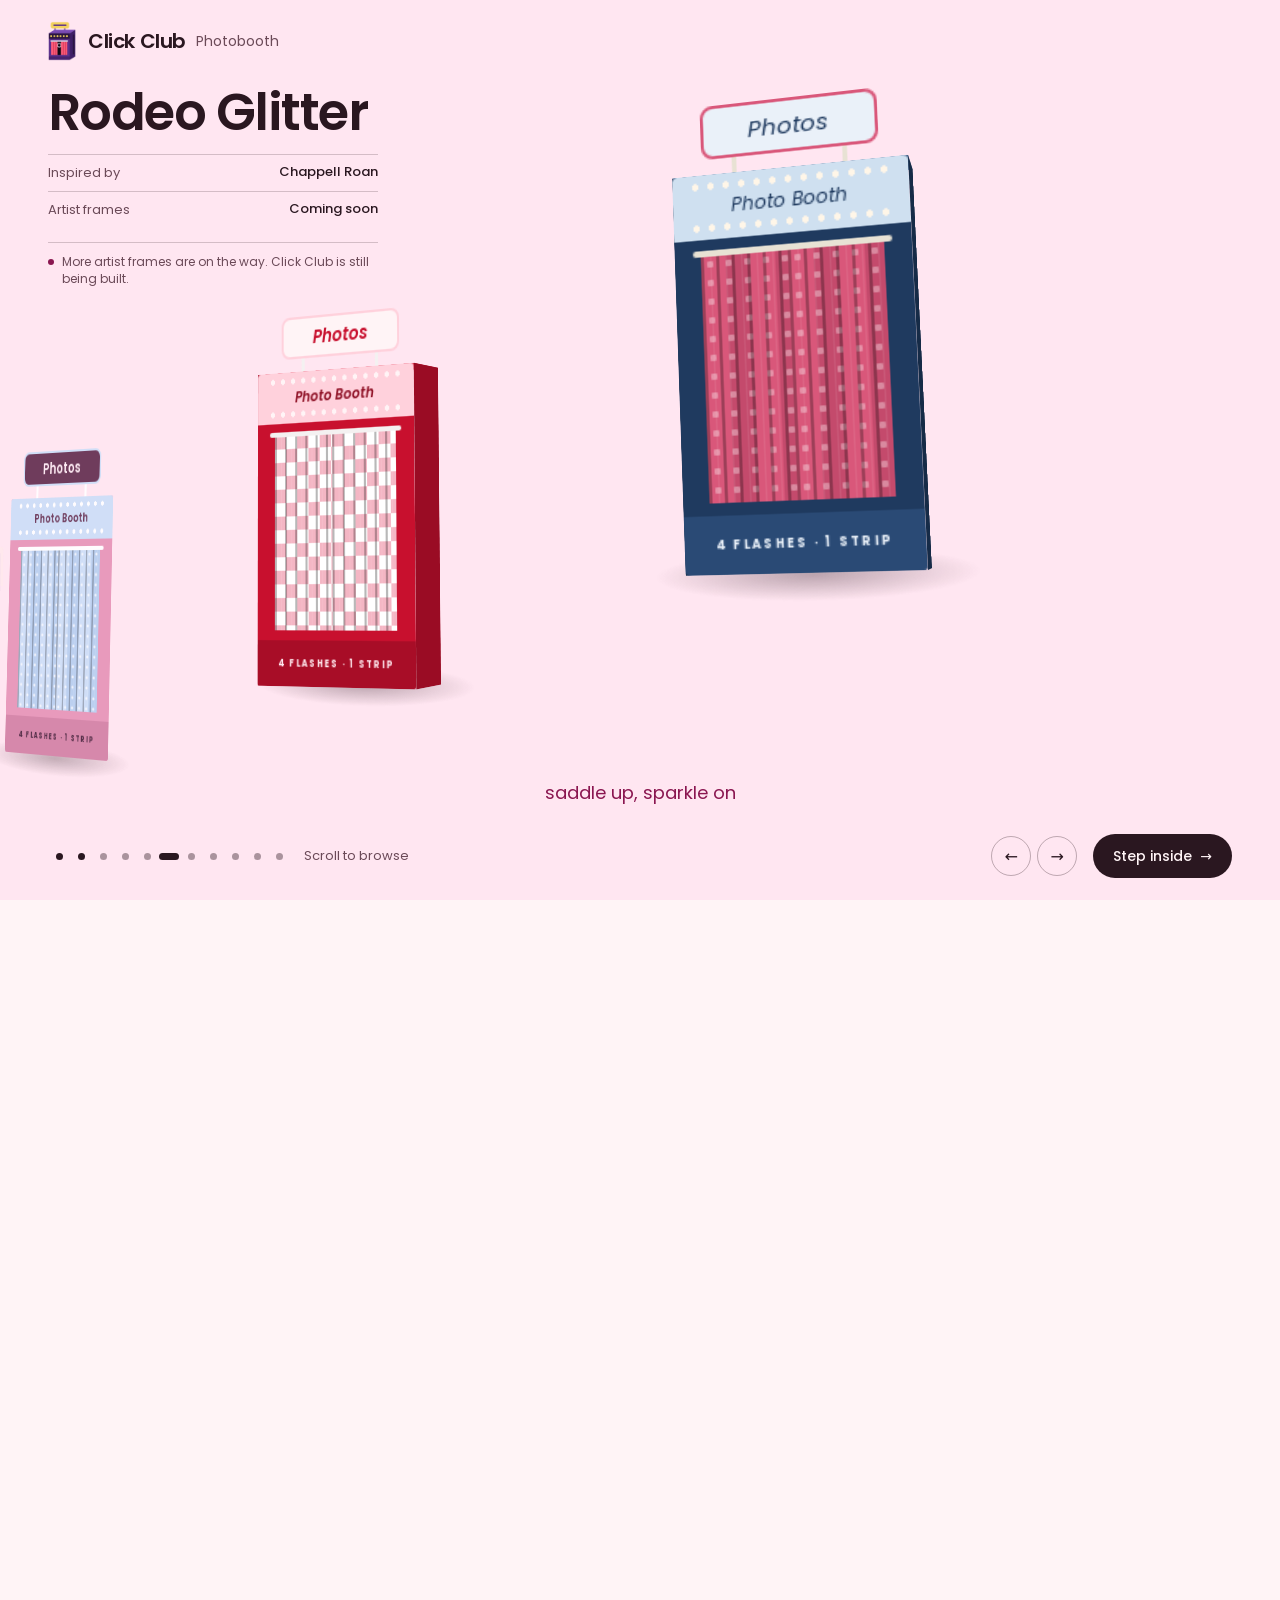
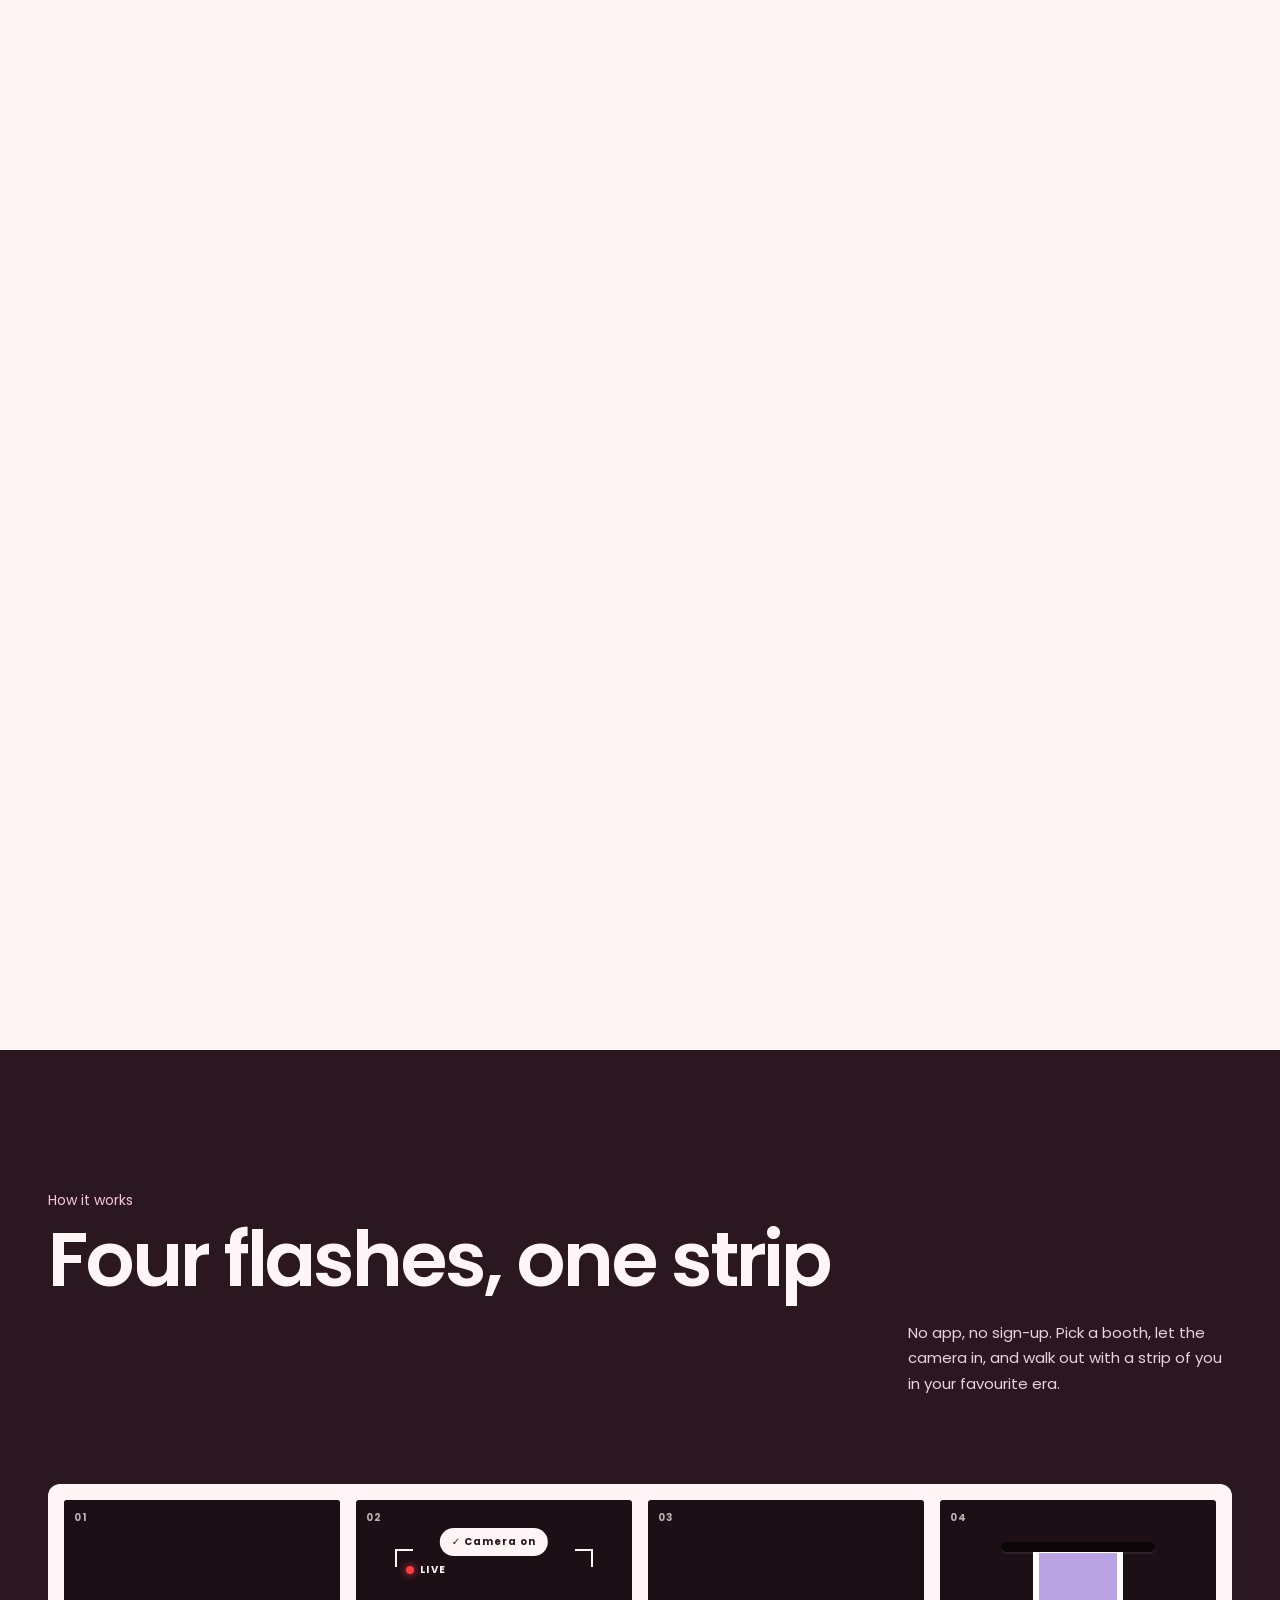
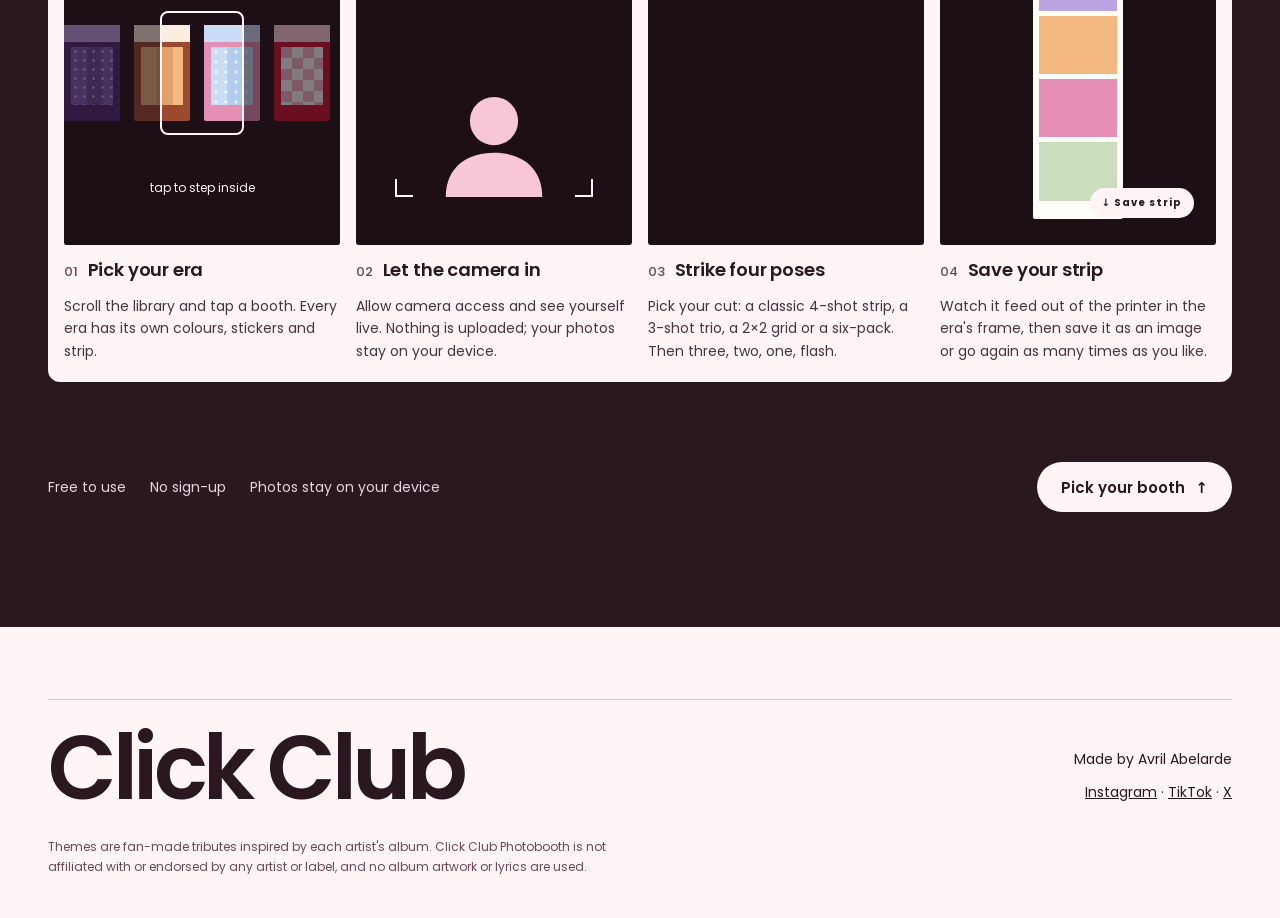
==== commit f0005184: "Add Google Tag Manager (GTM-TLM2ZJ7H) for Google Analytics" ====
--- a/index.html
+++ b/index.html
@@ -1,6 +1,13 @@
 <!doctype html>
 <html lang="en">
 <head>
+<!-- Google Tag Manager -->
+<script>(function(w,d,s,l,i){w[l]=w[l]||[];w[l].push({'gtm.start':
+new Date().getTime(),event:'gtm.js'});var f=d.getElementsByTagName(s)[0],
+j=d.createElement(s),dl=l!='dataLayer'?'&l='+l:'';j.async=true;j.src=
+'https://www.googletagmanager.com/gtm.js?id='+i+dl;f.parentNode.insertBefore(j,f);
+})(window,document,'script','dataLayer','GTM-TLM2ZJ7H');</script>
+<!-- End Google Tag Manager -->
 <meta charset="utf-8">
 <meta name="viewport" content="width=device-width, initial-scale=1">
 <title>Click Club Photobooth · Free online photobooth with album-era booths</title>
@@ -61,6 +68,10 @@
 <link rel="stylesheet" href="css/landing.css">
 </head>
 <body>
+<!-- Google Tag Manager (noscript) -->
+<noscript><iframe src="https://www.googletagmanager.com/ns.html?id=GTM-TLM2ZJ7H"
+height="0" width="0" style="display:none;visibility:hidden"></iframe></noscript>
+<!-- End Google Tag Manager (noscript) -->
 <div id="top">
 
 <main>
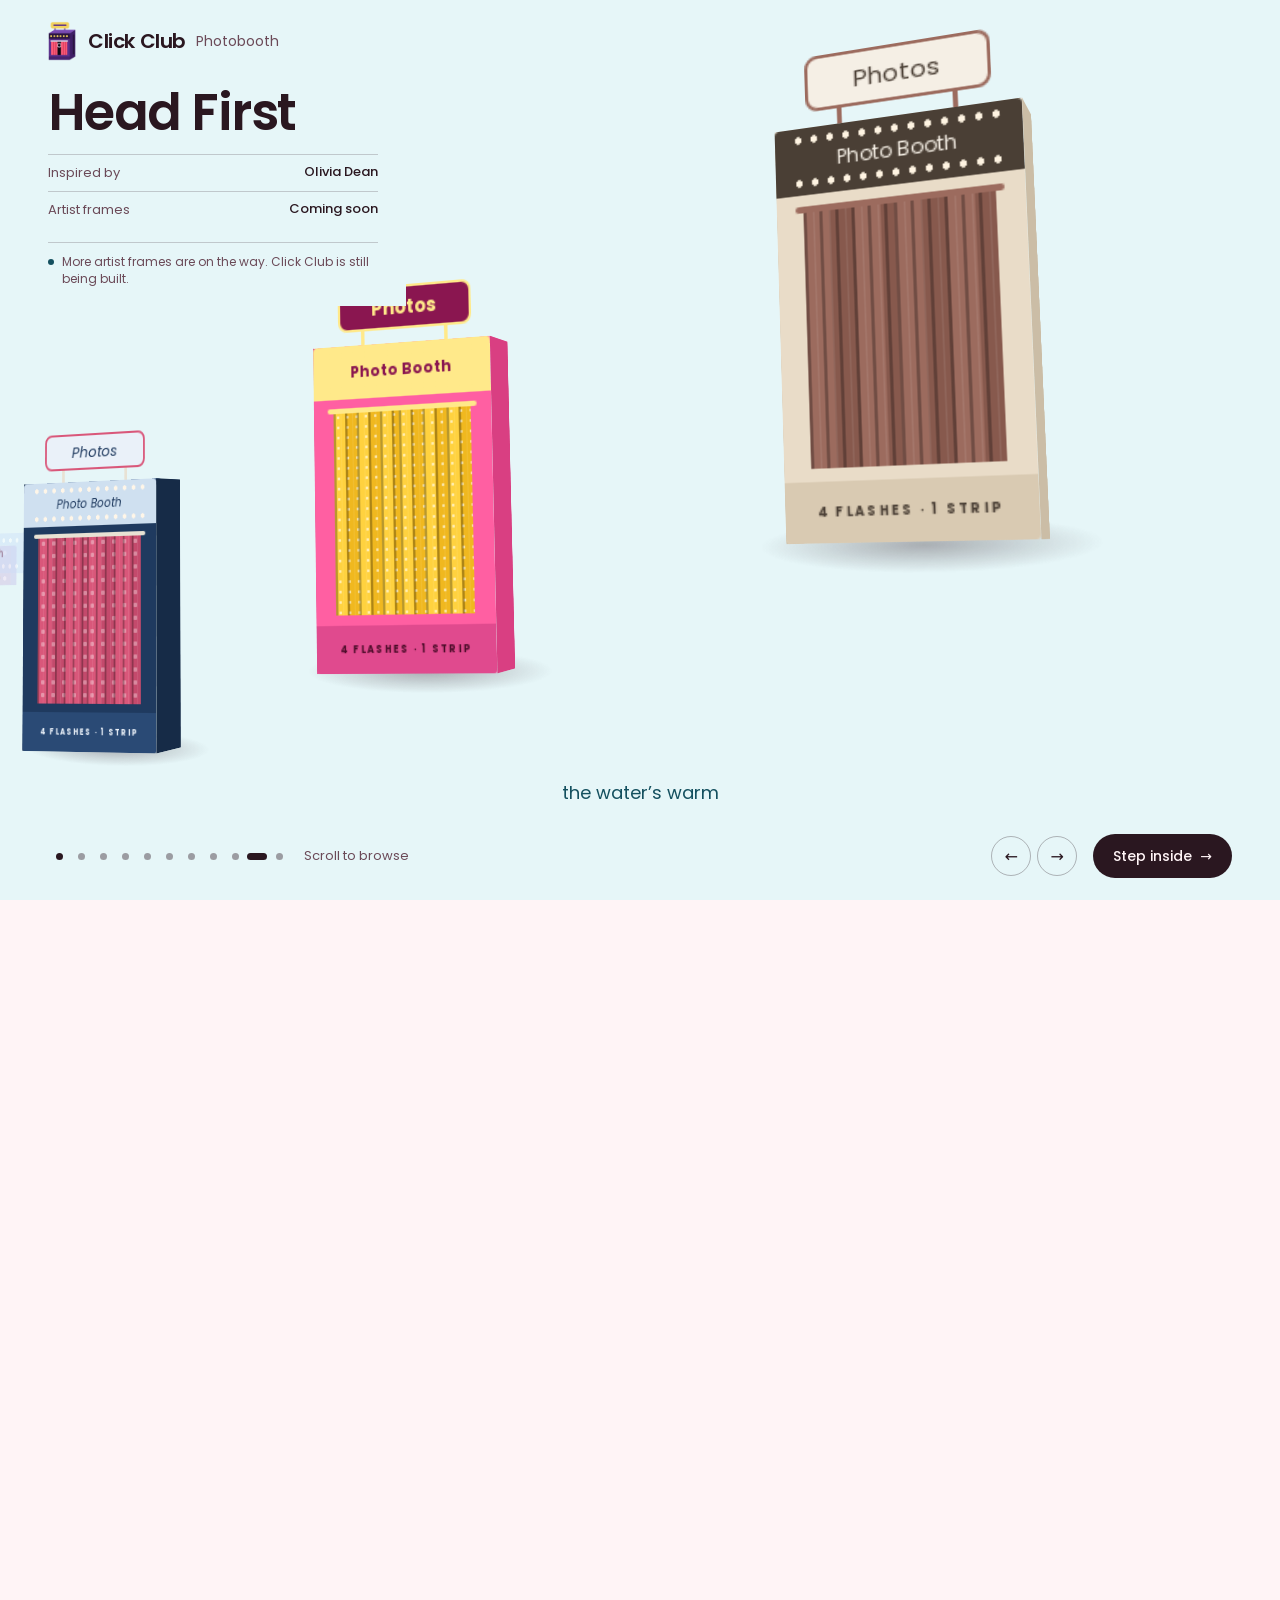
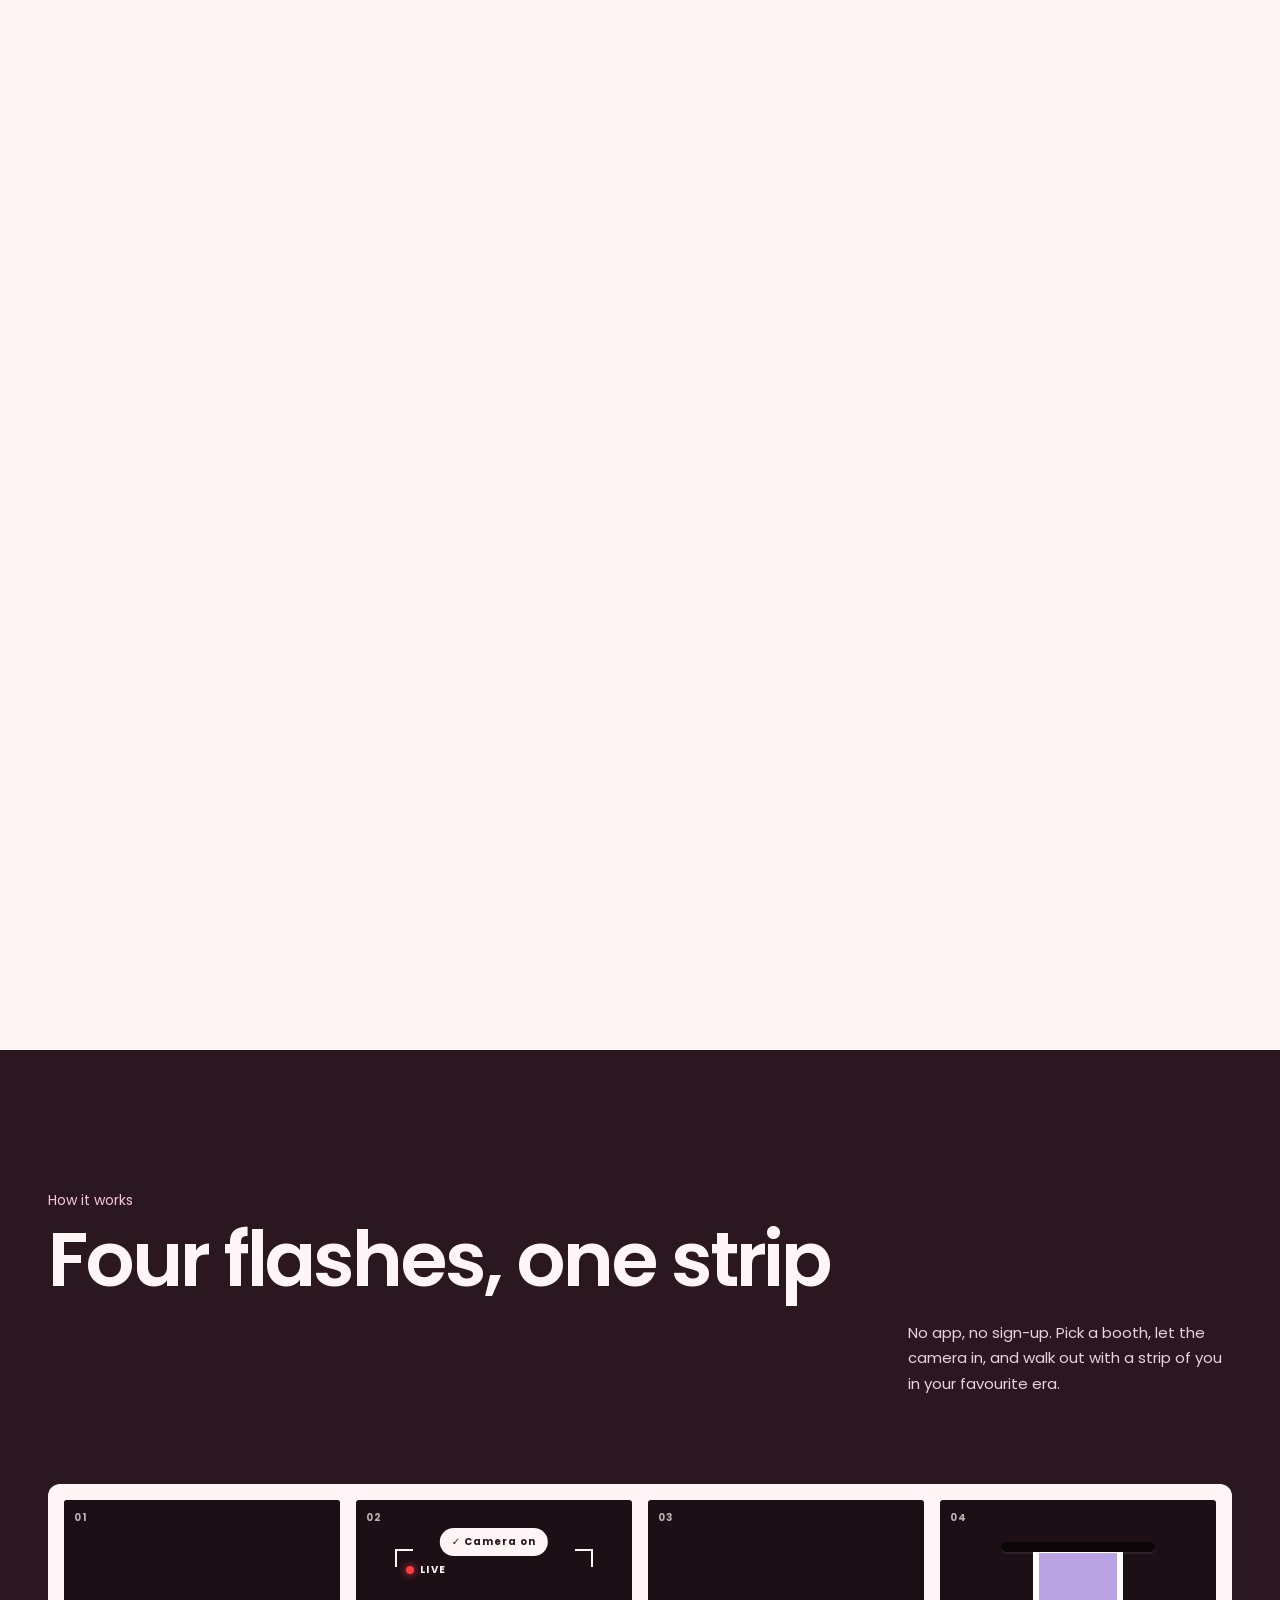
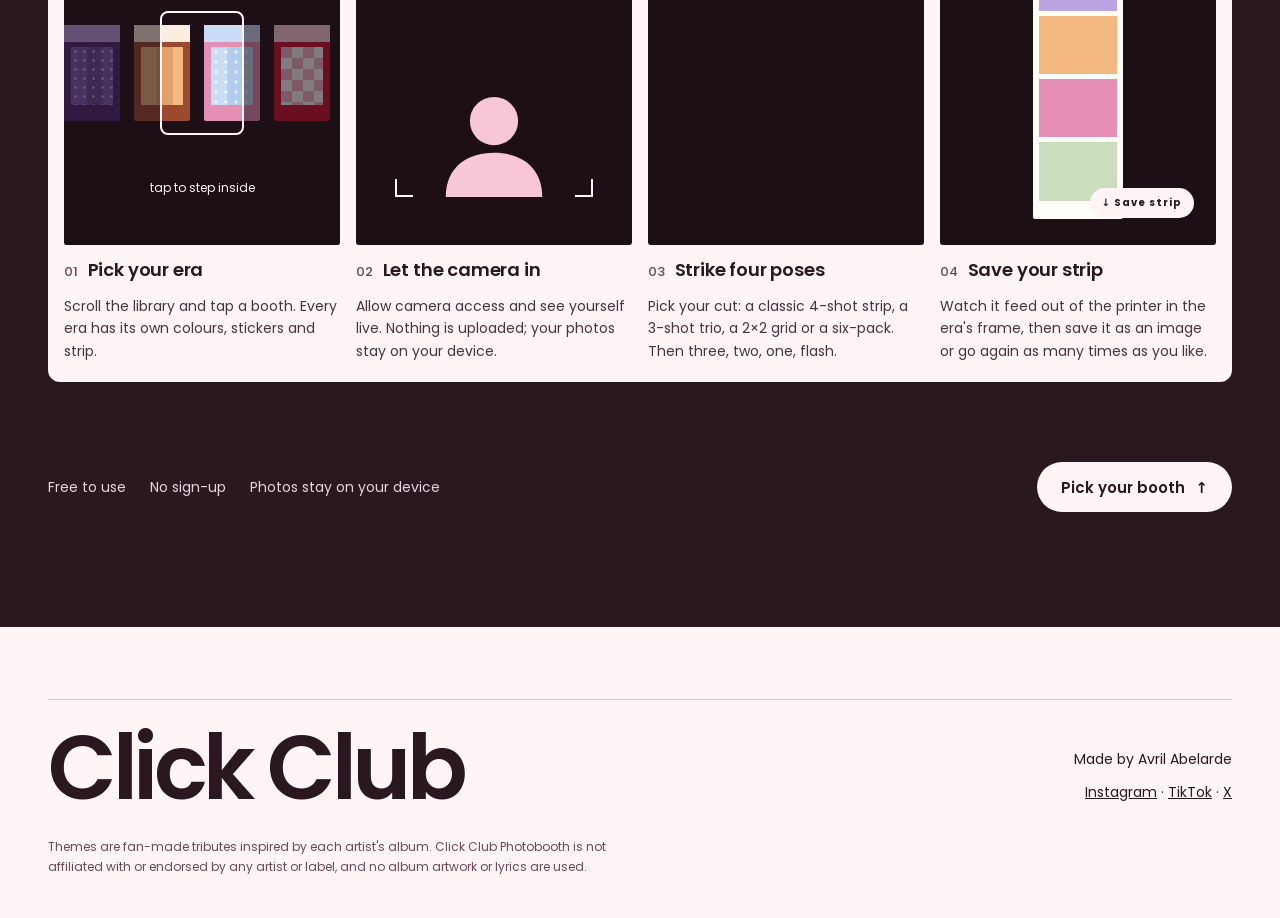
==== commit 88d8c0f4: "Switch from Google Tag Manager to Vercel Web Analytics" ====
--- a/index.html
+++ b/index.html
@@ -1,13 +1,6 @@
 <!doctype html>
 <html lang="en">
 <head>
-<!-- Google Tag Manager -->
-<script>(function(w,d,s,l,i){w[l]=w[l]||[];w[l].push({'gtm.start':
-new Date().getTime(),event:'gtm.js'});var f=d.getElementsByTagName(s)[0],
-j=d.createElement(s),dl=l!='dataLayer'?'&l='+l:'';j.async=true;j.src=
-'https://www.googletagmanager.com/gtm.js?id='+i+dl;f.parentNode.insertBefore(j,f);
-})(window,document,'script','dataLayer','GTM-TLM2ZJ7H');</script>
-<!-- End Google Tag Manager -->
 <meta charset="utf-8">
 <meta name="viewport" content="width=device-width, initial-scale=1">
 <title>Click Club Photobooth · Free online photobooth with album-era booths</title>
@@ -66,12 +59,12 @@
 <link rel="preconnect" href="https://fonts.gstatic.com" crossorigin>
 <link rel="stylesheet" href="https://fonts.googleapis.com/css2?family=Poppins:ital,wght@0,400;0,500;0,600;0,700;1,400;1,500;1,600&display=swap">
 <link rel="stylesheet" href="css/landing.css">
+<script>
+  window.va = window.va || function () { (window.vaq = window.vaq || []).push(arguments); };
+</script>
+<script defer src="/_vercel/insights/script.js"></script>
 </head>
 <body>
-<!-- Google Tag Manager (noscript) -->
-<noscript><iframe src="https://www.googletagmanager.com/ns.html?id=GTM-TLM2ZJ7H"
-height="0" width="0" style="display:none;visibility:hidden"></iframe></noscript>
-<!-- End Google Tag Manager (noscript) -->
 <div id="top">
 
 <main>
